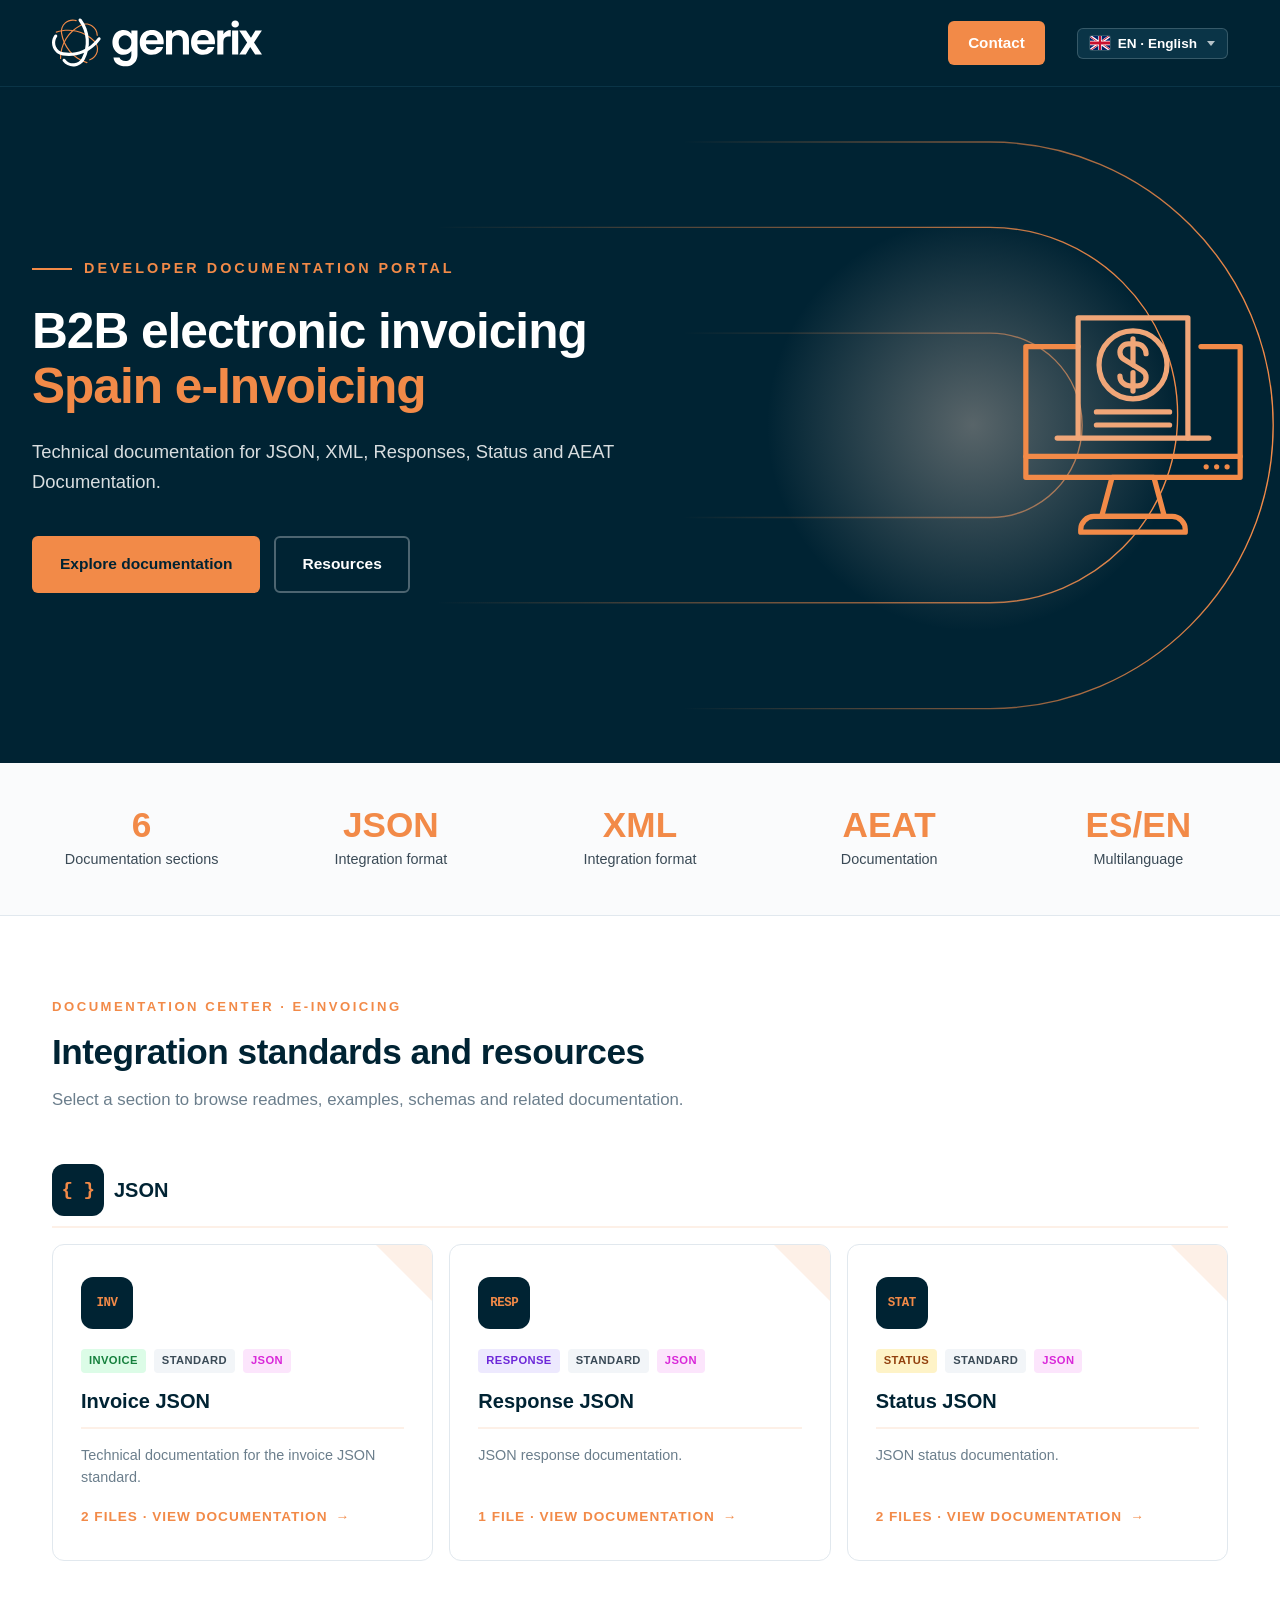
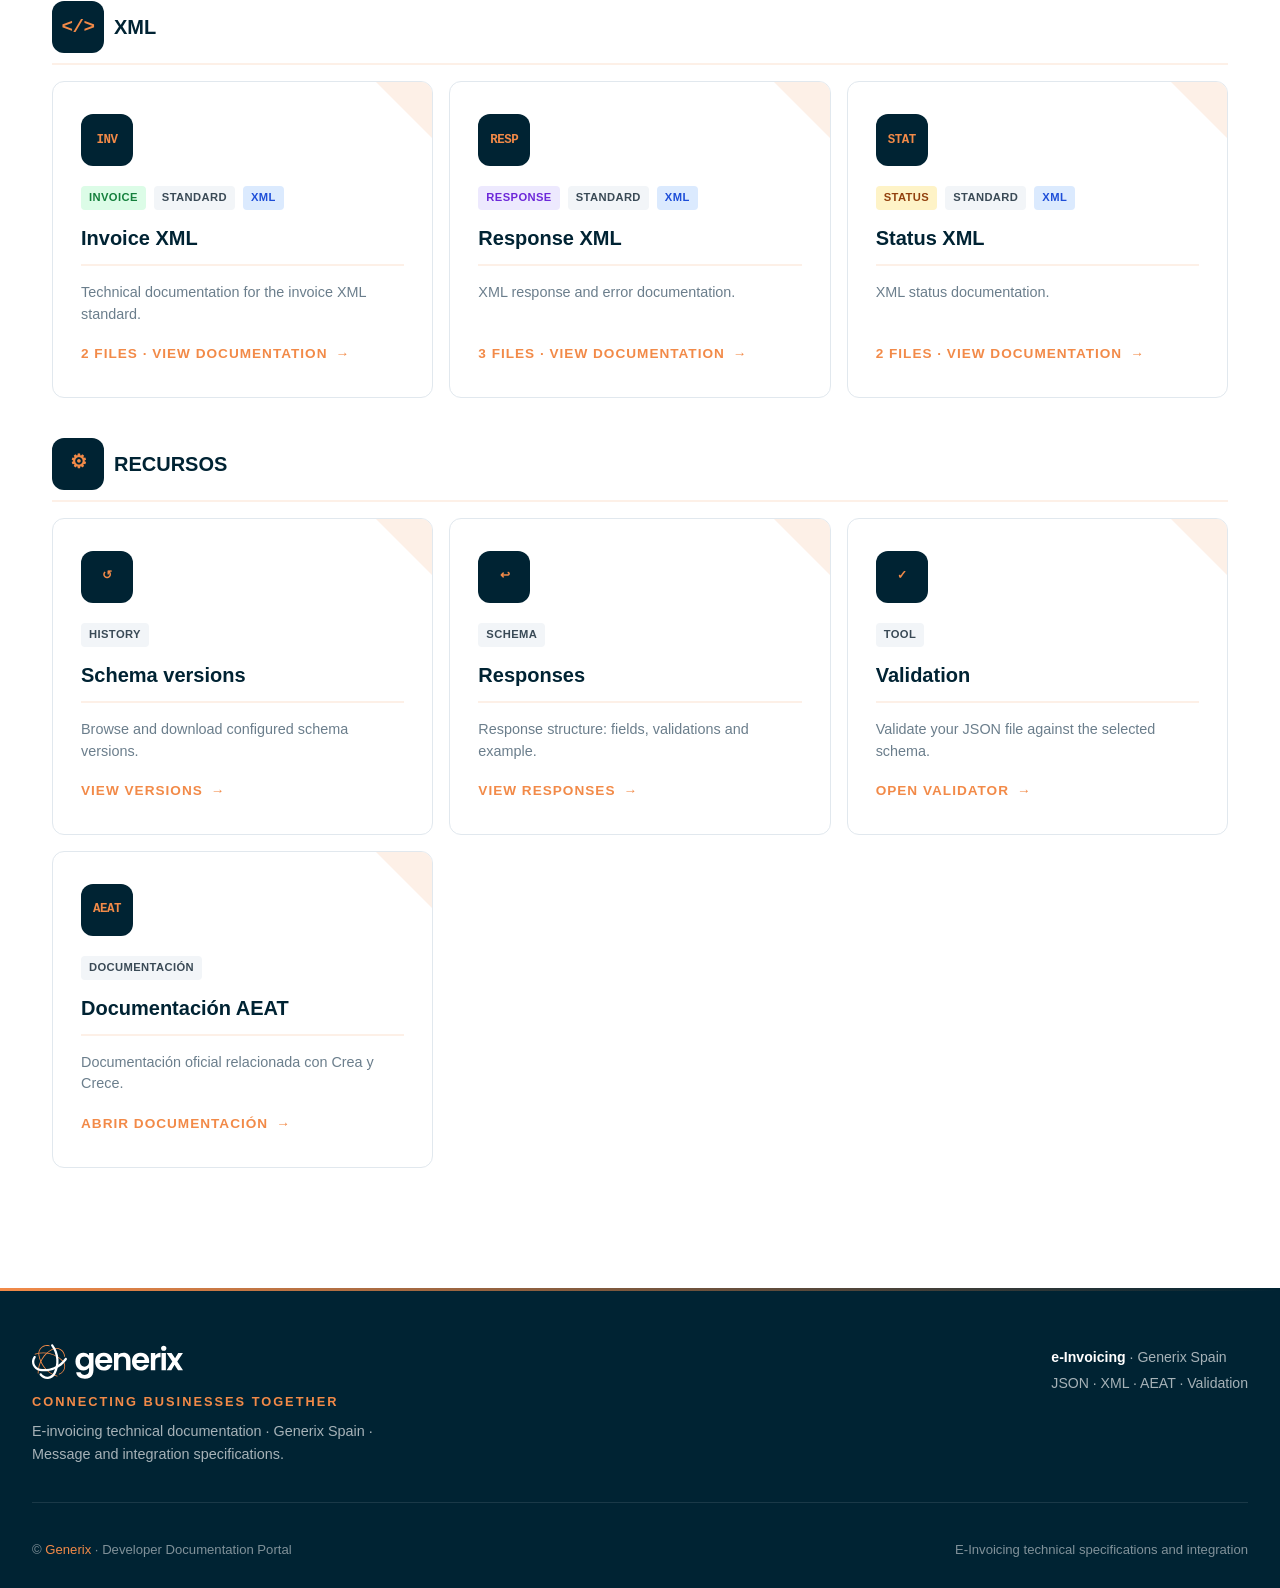
==== index.html @ 7b57dc58 "update" ====
<!DOCTYPE html>
<html lang="es">
<head>
  <meta charset="UTF-8" />
  <meta name="viewport" content="width=device-width, initial-scale=1.0" />
  <title>Generix · E-Invoicing · Developer Documentation</title>
  <link rel="icon" href="Assets/logo-black.png" type="image/png" />
  <link rel="stylesheet" href="css/style.css" />
</head>
<body>
  <!-- ═══ TOPBAR ══════════════════════════════════════════ -->
  <header class="topbar">
    <div class="topbar-inner">
      <a class="logo" onclick="showIndex()" aria-label="Generix"> <!-- <a href="#home" class="logo"  aria-label="Generix">-->
        <img src="Assets/generix.svg" alt="Generix" />
      </a>
      <nav class="nav">
        <a href="https://www.generixgroup.com/es/contacto" class="btn-contact" data-i18n="nav.contact">Contactar</a>
        <div class="lang-switch" id="langSwitch" aria-label="Idioma / Language">
          <button type="button" class="lang-current" id="langCurrent" aria-haspopup="listbox" aria-expanded="false"></button>
          <ul class="lang-menu" id="langMenu" role="listbox"></ul>
        </div>
      </nav>
    </div>
  </header>

<!-- ═══ INDEX VIEW ══════════════════════════════════════ -->
  <section id="view-index">
    <section class="hero">
      <div class="hero-inner">
        <div class="hero-content">
          <div class="hero-tagline" data-i18n="hero.tagline">Developer Documentation Portal</div>
          <h1><span data-i18n="hero.title1">Facturación electrónica B2B</span><br><span class="accent" data-i18n="hero.title2">Spain e-Invoicing</span></h1>
          <p class="hero-subtitle" data-i18n="hero.subtitle">Documentación técnica para los estándares JSON, XML, Respuestas, Estados y Documentación AEAT.</p>
          <div class="cta-row">
            <a class="btn btn-primary" data-i18n="hero.cta.docs" onclick="document.getElementById('documentation-section').scrollIntoView({behavior:'smooth'})">
              Explorar documentación
            </a>
            <a class="btn btn-secondary" data-i18n="hero.cta.validator" onclick="document.getElementById('recursos-section').scrollIntoView({behavior:'smooth'})">
              Recursos
            </a>
          </div>
        </div>
        <div class="hero-visual"><img src="Assets/hero-ico.svg" alt="" width="230" height="230" /></div>
      </div>
    </section>

    <section class="stats">
      <div class="stats-inner">
        <div><div class="stat-number" id="stat-sections">—</div><div class="stat-label" data-i18n="stats.sections">Secciones documentales</div></div>
        <div><div class="stat-number">JSON</div><div class="stat-label" data-i18n="stats.format">Formato de integraci&oacute;n</div></div>
        <div><div class="stat-number">XML</div><div class="stat-label" data-i18n="stats.format">Formato de integraci&oacute;n</div></div>
        <div><div class="stat-number">AEAT</div><div class="stat-label" data-i18n="stats.docu">Documentation</div></div>
        <div><div class="stat-number">ES/EN</div><div class="stat-label" data-i18n="stats.lang">Multilenguaje</div></div>
      </div>
    </section>

    <section class="section" id="documentation-section">
      <div class="section-header">
        <span class="section-eyebrow" data-i18n="home.eyebrow">Centro de documentación · E-Invoicing</span>
        <h2 data-i18n="home.title">Estándares y recursos de integración</h2>
        <p data-i18n="home.subtitle">Selecciona una sección para consultar sus readmes, ejemplos, esquemas y documentación relacionada.</p>
      </div>
      <div id="sectionGrid"></div>
    
    <div class="folder-section" id="recursos-section">
      <h3><span class="card-icon" style="margin-bottom: 0px; font-size: 1.2rem;">⚙</span> RECURSOS</h3>
        <div class="file-grid">
          <div class="card" onclick="showVersions()">
            <div class="card-icon">↺</div>
            <div class="card-meta"><span class="badge badge-cat" data-i18n="res.history.badge">Historial</span></div>
            <h3 data-i18n="res.history.title">Versiones de esquemas</h3>
            <p data-i18n="res.history.desc">Consulta y descarga las distintas versiones publicadas de los esquemas JSON.</p>
            <span class="card-link" data-i18n="res.history.link">Ver versiones</span>
          </div>
          <div class="card" id="resp-card" style="display:none" onclick="showRespuestas()">
            <div class="card-icon">↩</div>
            <div class="card-meta"><span class="badge badge-cat" data-i18n="res.resp.badge">Schema</span></div>
            <h3 data-i18n="res.resp.title">Respuestas</h3>
            <p data-i18n="res.resp.desc">Estructura JSON de las respuestas del WMS: campos, validaciones y ejemplo.</p>
            <span class="card-link" data-i18n="res.resp.link">Ver respuestas</span>
          </div>
          <div class="card" onclick="showValidacion()">
            <div class="card-icon">✓</div>
            <div class="card-meta"><span class="badge badge-cat" data-i18n="res.val.badge">Herramienta</span></div>
            <h3 data-i18n="res.val.title">Validaciones</h3>
            <p data-i18n="res.val.desc">Valida tu fichero JSON contra el esquema de cualquier mensaje del WMS.</p>
            <span class="card-link" data-i18n="res.val.link">Abrir validador</span>
          </div>
          <div class="card" >
            <div class="card-icon">AEAT</div>
            <div class="card-meta"><span class="badge badge-cat" data-i18n="res.aeat.badge">Documentación</span></div>
            <h3 data-i18n="res.aeat.title">Documentación AEAT</h3>
            <p data-i18n="res.aeat.desc">Documentación oficial relacionada con Crea y Crece.</p>
            <span class="card-link" data-i18n="res.aeat.link">Abrir documentación</span>
          </div>
        </div>
      </div>
      </section>
    
  </section>

<!-- ═══ DETAIL VIEW ═════════════════════════════════════ -->
  <section id="view-detail" class="view">
    <!-- Page header -->
    <section class="dh">
      <div class="dhi">
        <div class="d-breadcrumb">
          <a href="#" onclick="showIndex();return false;" data-i18n="crumb.docs">Documentaci&oacute;n</a>
          <span>/</span>
          <span class="cur" id="d-breadcrumb-name">—</span>
        </div>
        <div class="ep-badges" id="detailBadges"></div>
        <h1 id="detailTitle">Cargando...</h1>
        <p class="ddesc" id="detailDescription"></p>
      </div>
    </section>

    <!-- Tab navigation -->
    <div class="tab-nav-outer">
      <div class="tab-nav-inner">
        <div class="tab-nav">
          <button class="tab-btn active" data-tab="descripcion" data-i18n="tabs.desc">Descripci&oacute;n General</button>
          <button class="tab-btn" data-tab="estructura" data-i18n="tabs.struct">Estructura</button>
          <button class="tab-btn" data-tab="enumeraciones" data-i18n="tabs.enums">Enumeraciones</button>
          <button class="tab-btn" data-tab="ejemplo" data-i18n="tabs.example">Ejemplo</button>
        </div>
      </div>
    </div>

    <!-- Tab: Descripción -->
    <div id="tab-descripcion" class="tab-panel active">
      <div class="desc-content">
        <div id="desc-body"><p style="color:var(--gray-500)">Cargando…</p></div>
      </div>
    </div>

    <!-- Tab: Estructura -->
    <div id="tab-estructura" class="tab-panel">
      <div class="three-col">
        <div class="sidebar-nav" id="snav-estructura">
          <div class="snav-title" data-i18n="sidebar.goto">Ir a</div>
          <div class="snav-btns" id="snav-btns-estructura"></div>
        </div>
        <div id="estructura-body"><p style="color:var(--gray-500)">Cargando…</p></div>
      </div>
    </div>

    <!-- Tab: Enumeraciones -->
    <div id="tab-enumeraciones" class="tab-panel">
      <div class="three-col">
        <div class="sidebar-nav" id="snav-enumeraciones">
          <div class="snav-title" data-i18n="sidebar.goto">Ir a</div>
          <div class="snav-btns" id="snav-btns-enumeraciones"></div>
        </div>
        <div id="enumeraciones-body"><p style="color:var(--gray-500)">Cargando…</p></div>
      </div>
    </div>

    <!-- Tab: Ejemplo -->
    <div id="tab-ejemplo" class="tab-panel">
      <div class="ejemplo-wrap">
        <h2 data-i18n="example.title">Ejemplos</h2>
        <div id="ejemplo-inner"><p style="color:var(--gray-500)">Cargando…</p></div>
      </div>
    </div>
  </section>

<!-- ═══ VERSIONS VIEW ═══ -->
  <section id="view-versions" style="display:none">
    <section class="dh">
      <div class="dhi">
        <div class="d-breadcrumb">
          <a href="#" onclick="showIndex();return false;" data-i18n="crumb.docs">Documentaci&oacute;n</a>
          <span>/</span><span class="cur" data-i18n="crumb.versions">Versiones de esquemas</span>
        </div>
        <h1 data-i18n="versions.h1">Versiones de esquemas</h1>
        <p class="ddesc" data-i18n="versions.desc">Listado en vivo desde el repositorio. Cualquier carpeta o fichero que se añada aparece aqu&iacute; autom&aacute;ticamente.</p>
      </div>
    </section>
    <div class="vers-section">
      <div id="versStatus" class="vers-status">Cargando…</div>
      <div id="versQuick" class="vers-quick"></div>
      <div id="versContainer"></div>
    </div>
  </section>
<!-- ═══ VALIDACION VIEW ═══ -->
  <section id="view-validacion" style="display:none">
    <section class="dh">
      <div class="dhi">
        <div class="d-breadcrumb">
          <a href="#" onclick="showIndex();return false;" data-i18n="crumb.docs">Documentaci&oacute;n</a>
          <span>/</span><span class="cur" data-i18n="crumb.validation">Validaciones</span>
        </div>
        <h1 data-i18n="val.h1">Validador de mensajes</h1>
        <p class="ddesc" data-i18n="val.desc">Selecciona el tipo de mensaje, sube tu fichero JSON y val&iacute;dalo contra el esquema oficial del WMS.</p>
      </div>
    </section>
    <div class="val-section">
      <div class="val-controls">
        <div class="val-field">
          <label for="valSchema" data-i18n="val.label">Mensaje a validar</label>
          <select id="valSchema" class="val-select"><option value="">Cargando…</option></select>
        </div>
      </div>
      <div id="dropzone" class="disabled">
        Selecciona primero un mensaje, luego arrastra tu JSON o haz click
        <input type="file" id="fileInput" accept=".json,application/json" hidden />
      </div>
      <div class="val-layout">
        <div id="validationSummary" class="val-empty"></div>
        <div id="jsonViewerContainer"></div>
      </div>
      <div style="display:none">
        <div id="result"></div><div id="errorList"></div><div id="jsonViewer"></div>
      </div>
    </div>
  </section>

<!-- ═══ RESPUESTAS VIEW ═══ -->
  <div id="view-respuestas" style="display:none">
    <section class="dh">
      <div class="dhi">
        <div class="d-breadcrumb">
          <a href="#" onclick="showIndex();return false;" data-i18n="crumb.docs">Documentaci&oacute;n</a>
          <span>/</span><span class="cur" data-i18n="crumb.responses">Respuestas</span>
        </div>
        <h1 data-i18n="resp.h1">Respuestas de la API</h1>
        <p class="ddesc" data-i18n="resp.desc">La API es as&iacute;ncrona: devuelve una respuesta inmediata (HTTP) y, si detecta errores de validaci&oacute;n, env&iacute;a un callback al endpoint que el cliente expone.</p>
      </div>
    </section>
    <div id="respuestas-nav"></div>
    <div class="resp-section">
      <div id="respuestas-body"><p style="color:var(--gray-500)">Cargando…</p></div>
    </div>
  </div>

<!-- ═══ FOOTER ══════════════════════════════════════════ -->
  <footer>
    <div class="footer-inner">
      <div class="footer-top">
        <div>
          <div class="footer-logo"><img src="Assets/generix.svg" alt="Generix"></div>
            <div class="footer-tagline">Connecting Businesses Together</div>
            <p class="footer-desc" data-i18n="footer.desc">Documentaci&oacute;n t&eacute;cnica de facturación electrónica · Generix Spain · Especificaciones de mensajes e integraci&oacute;n.</p>
          </div>
          <div>
            <p style="color:rgba(255,255,255,0.65);font-size:0.88rem;line-height:1.9">
              <strong style="color:#fff">e-Invoicing</strong> · Generix Spain<br>
              JSON · XML · AEAT · Validation<br>
            </p>
          </div>
        </div>
        <div class="footer-bottom">
          <p>© <span class="accent">Generix</span> · Developer Documentation Portal</p>
          <p data-i18n="footer.bottom2">Especificaciones técnicas e integración e-Invoicing</p>
        </div>
      </div>
    </div>
  </footer>

<!-- Botón volver arriba -->
  <button id="goTop" class="go-top" data-i18n-attr="aria-label:aria.top;title:aria.top" aria-label="Volver arriba" title="Volver arriba"
  onclick="window.scrollTo({top:0,behavior:'smooth'})">↑</button>

  <script src="js/config.js"></script>
  <script src="js/i18n.js"></script>
  <script src="js/markdown-loader.js"></script>
  <script src="js/file-viewer.js"></script>
  <script src="js/validator.js"></script>
  <script src="js/router.js"></script>
  <script src="js/app.js"></script>
</body>
</html>
---- css/style.css ----
:root {
    --generix-dark: #002333;
    --generix-dark-soft: #0a3447;
    --generix-orange: #F28A48;
    --generix-orange-hover: #e07535;
    --generix-orange-soft: #FDF0E7;
    --generix-green: #00A59A;
    --generix-green-soft: #DCF3F1;
    --generix-blue: #CCEDEB;
    --generix-blue-soft: #F8FDFC;
    --white: #FFFFFF;
    --gray-50: #FAFBFC;
    --gray-100: #F2F5F8;
    --gray-200: #E1E8EE;
    --gray-300: #C5D2DC;
    --gray-500: #6B7E8C;
    --gray-700: #3A4A56;
    --gray-900: #0F1B24;
    --success-bg: #ecfdf3;
    --error-bg: #fef3f2;
    --warning-bg: #fffaeb;
    --info-bg: #eff8ff
  }

  * { box-sizing: border-box; margin: 0; padding: 0; }
  html { scroll-behavior: smooth; }
  body {
    font-family: "General Sans", -apple-system, BlinkMacSystemFont, "Segoe UI", Roboto, Arial, sans-serif;
    color: var(--generix-dark);
    background: var(--white);
    line-height: 1.6;
    -webkit-font-smoothing: antialiased;
  }
  .view { display: none }
  .view.active { display: block }
/* ── TOPBAR ─────────────────────────────────────────── */
  .topbar {
    background: var(--generix-dark);
    border-bottom: 1px solid var(--generix-dark-soft);
    padding: 18px 0;
    position: sticky; top: 0; z-index: 100;
    box-shadow: 0 1px 3px rgba(0,35,51,0.06);
  }
  .topbar-inner {
    max-width: 1240px; margin: 0 auto; padding: 0 32px;
    display: flex; align-items: center; justify-content: space-between;
  }
  .logo { display: flex; align-items: center; text-decoration: none; cursor: pointer; }
  .logo img { height: 50px; width: auto; display: block; }
  .nav { display: flex; align-items: center; gap: 32px; }
  .nav a {
    color: var(--gray-300); text-decoration: none;
    font-size: 0.95rem; font-weight: 500; transition: color 0.2s;
  }
  .nav a:hover { color: var(--generix-orange); }
  .nav .btn-contact {
    background: var(--generix-orange); color: var(--white);
    padding: 10px 20px; border-radius: 6px; font-weight: 600;
    transition: background 0.2s;
  }
  .nav .btn-contact:hover { background: var(--generix-orange-hover); color: var(--white); }

/* ── HERO ───────────────────────────────────────────── */
  .hero {
    background: var(--generix-dark);
    background-image: url('../Assets/hero-bg.svg');    
    background-size: 100%;
    background-position: 40px center;
    background-repeat: no-repeat;
    color: var(--white);
    padding: 170px 32px;
    position: relative;
    overflow: hidden;
  }
  .hero::before {
    content: ""; position: absolute; inset: 0;
    background-image:
      radial-gradient(circle at 76%, rgba(221,199,186,0.40) 0%, transparent 20%),
      radial-gradient(circle at 20%, rgba(0,35,51,0.15) 0%, transparent 40%);
    pointer-events: none;
  }
  .hero-inner {
    max-width: 1240px; margin: 0 auto; position: relative; z-index: 1;
    display: grid; grid-template-columns: 1fr 0.55fr; gap: 60px; align-items: center;
  }
  .hero-tagline {
    color: var(--generix-orange); font-size: 0.9rem; font-weight: 600;
    letter-spacing: 3px; text-transform: uppercase;
    margin-bottom: 24px; display: flex; align-items: center; gap: 12px;
  }
  .hero-tagline::before { content:""; width:40px; height:2px; background:var(--generix-orange); }
  .hero h1 { font-size: 3.1rem; font-weight: 700; line-height: 1.1; margin-bottom: 24px; letter-spacing: -1px; }
  .hero h1 .accent { color: var(--generix-orange); }
  .hero-subtitle { font-size: 1.15rem; max-width: 620px; opacity: 0.85; margin-bottom: 40px; font-weight: 300; }
  .cta-row { display: flex; gap: 14px; flex-wrap: wrap; }
  .btn {
    display: inline-flex; align-items: center; gap: 8px;
    padding: 14px 26px; border-radius: 6px; font-weight: 600;
    text-decoration: none; transition: all 0.2s;
    border: 2px solid transparent; font-size: 0.97rem; cursor: pointer;
  }
  .btn-primary { background: var(--generix-orange); color: var(--generix-dark); }
  .btn-primary:hover { background: var(--generix-orange-hover); transform: translateY(-2px); box-shadow: 0 8px 20px rgba(242,138,72,0.3); }
  .btn-secondary { background: transparent; color: var(--white); border-color: rgba(255,255,255,0.3); }
  .btn-secondary:hover { border-color: var(--generix-orange); color: var(--generix-orange); }
  .hero-visual { display: flex; align-items: center; justify-content: flex-end; }

/* ── STATS BAR ──────────────────────────────────────── */
  .stats { background: var(--gray-50); padding: 44px 32px; border-bottom: 1px solid var(--gray-200); }
  .stats-inner {
    max-width: 1240px; margin: 0 auto;
    display: grid; grid-template-columns: repeat(auto-fit, minmax(180px, 1fr));
    gap: 30px; text-align: center;
  }
  .stat-number { 
    font-size: 2.2rem; font-weight: 800; color: var(--generix-orange); 
    line-height: 1; margin-bottom: 6px; 
  }
  .stat-label  { color: var(--gray-700); font-size: 0.9rem; font-weight: 500; }

/* ── SECTIONS ───────────────────────────────────────── */
  .section { max-width: 1240px; margin: 0 auto; padding: 80px 32px; }
  .section-header { margin-bottom: 50px; }
  .section-eyebrow {
    color: var(--generix-orange); font-size: 0.82rem; font-weight: 700;
    letter-spacing: 2.5px; text-transform: uppercase;
    margin-bottom: 14px; display: block;
  }
  .section-header h2 { 
    font-size: 2.2rem; color: var(--generix-dark); margin-bottom: 14px; 
    line-height: 1.2; font-weight: 700; letter-spacing: -0.5px; 
  }
  .section-header p  { color: var(--gray-500); font-size: 1.05rem; }

/* ── GRID / CARDS ───────────────────────────────────── */
  .grid { display: grid; grid-template-columns: repeat(auto-fill, minmax(280px, 1fr)); gap: 22px; }
  .card {
    background: var(--white); border: 1px solid var(--gray-200);
    border-radius: 12px; padding: 32px 28px;
    text-decoration: none; color: inherit;
    transition: all 0.3s cubic-bezier(0.4,0,0.2,1);
    display: flex; flex-direction: column;
    position: relative; overflow: hidden; cursor: pointer;
  }
  .card::before {
    content: ""; position: absolute; top: 0; right: 0;
    width: 0; height: 0; border-style: solid;
    border-width: 0 56px 56px 0;
    border-color: transparent var(--generix-orange-soft) transparent transparent;
    transition: border-color 0.3s;
  }
  .card:hover { border-color: var(--generix-orange); box-shadow: 0 18px 36px rgba(0,35,51,0.1); transform: translateY(-5px); }
  .card:hover::before { border-color: transparent var(--generix-orange) transparent transparent; }

  .card-icon {
    width: 52px; height: 52px; background: var(--generix-dark);
    border-radius: 12px; display: flex; align-items: center; justify-content: center;
    font-family: "SFMono-Regular", Consolas, monospace;
    font-size: 0.78rem; font-weight: 800; margin-bottom: 20px;
    transition: all 0.3s; color: var(--generix-orange);
    letter-spacing: -0.5px; line-height: 1.2; text-align: center; padding: 4px;
  }
  .card:hover .card-icon { background: var(--generix-orange); color: var(--white); transform: rotate(-5deg) scale(1.05); }

  .card h3 { color: var(--generix-dark); font-size: 1.1rem; margin-bottom: 10px; font-weight: 700; }
  .card p  { color: var(--gray-500); font-size: 0.9rem; flex-grow: 1; margin-bottom: 18px; line-height: 1.5; }
  .card-meta { display: flex; align-items: center; gap: 8px; margin-bottom: 12px; flex-wrap: wrap; }

  .badge {
    display: inline-flex; align-items: center;
    padding: 3px 8px; border-radius: 4px;
    font-size: 0.7rem; font-weight: 700;
    letter-spacing: 0.4px; text-transform: uppercase;
  }
  .badge-post           { background:#dcfce7; color:#15803d; }
  .badge-get            { background:#dbeafe; color:#1d4ed8; }
  .badge-put            { background:#fef3c7; color:#92400e; }
  .badge-patch          { background:#ede9fe; color:#6d28d9; }
  .badge-delete         { background:#fee2e2; color:#dc2626; }
  .badge-JSON           { background:#fce5fc; color:#d928d9; }
  .badge-XML            { background:#dbeafe; color:#1d4ed8; }
  .badge-PDF            { background:#fee2e2; color:#dc2626; }
  .badge-Invoice        { background:#dcfce7; color:#15803d; }
  .badge-Response       { background:#ede9fe; color:#6d28d9; }
  .badge-Status         { background:#fef3c7; color:#92400e; }
  .badge-Documentation  { background:#fff7d6; color:#8a6100; }
  .badge-cat            { background: var(--gray-100); color: var(--gray-700); }
  .badge-new            { background: #00A59A; color: var(--white); letter-spacing: 0.6px; box-shadow: 0 0 0 0 rgba(22,163,74,.5); animation: pulseNew 1.8s infinite; }
  @keyframes pulseNew {
    0%   { box-shadow: 0 0 0 0 rgba(22,163,74,.45); }
    70%  { box-shadow: 0 0 0 7px rgba(22,163,74,0); }
    100% { box-shadow: 0 0 0 0 rgba(22,163,74,0); }
  }
  .badge-ver    { background:var(--generix-orange-soft); color:var(--generix-orange); }
    /* Esquina NEW: tiñe el triángulo de la esquina y añade el texto encima */
  .card.is-new::before {
    border-color: transparent #00A59A transparent transparent !important;
    border-width: 0 70px 70px 0;
  }
  .card.is-new:hover::before {
    border-color: transparent #008C80 transparent transparent !important;
  }
  .card.is-new .new-flag {
    position: absolute; top: 11px; right: 6px;
    color: var(--white); font-size: 0.62rem; font-weight: 800;
    letter-spacing: 0.5px; transform: rotate(45deg);
    pointer-events: none; z-index: 2;
  }
  /* Halo pulsante anclado en la punta de la esquina */
  .card.is-new::after {
    content: ""; position: absolute;
    top: 0; right: 0;
    width: 12px; height: 12px; border-radius: 50%;
    background: transparent; z-index: 1; pointer-events: none;
    animation: pulseCorner 1.8s ease-out infinite;
  }
  @keyframes pulseCorner {
    0%   { box-shadow: 0 0 0 0 rgba(0,165,154,.55); }
    70%  { box-shadow: 0 0 0 70px rgba(0,165,154,0); }
    100% { box-shadow: 0 0 0 0 rgba(0,165,154,0); }
  }

  .card-link {
    color: var(--generix-orange); font-weight: 600; font-size: 0.85rem;
    display: inline-flex; align-items: center; gap: 8px;
    text-transform: uppercase; letter-spacing: 1px;
  }
  .card-link::after { content:"→"; transition:transform 0.2s; }
  .card:hover .card-link::after { transform:translateX(6px); }

/* ── SKELETON ───────────────────────────────────────── */
  .skeleton-card {
    background: var(--gray-100); border: 1px solid var(--gray-200);
    border-radius: 12px; padding: 32px 28px;
    animation: pulse 1.5s ease-in-out infinite;
  }
  .sk-icon { width:52px; height:52px; background:var(--gray-200); border-radius:12px; margin-bottom:20px; }
  .sk-line { height:13px; background:var(--gray-200); border-radius:4px; margin-bottom:10px; }
  @keyframes pulse { 0%,100%{opacity:1} 50%{opacity:.5} }

/* ── EMPTY / ERROR ──────────────────────────────────── */
  .empty-state { text-align:center; padding:80px 32px; color:var(--gray-500); grid-column:1/-1; }
  .empty-state .ei { font-size:3rem; margin-bottom:16px; }
  .empty-state h3  { font-size:1.2rem; color:var(--gray-700); margin-bottom:8px; }
  .empty-state code{ background:var(--gray-100); padding:2px 6px; border-radius:4px; font-family:monospace; font-size:0.85rem; }
  .error-banner {
    background:#fff1f0; border:1px solid #ffa39e; border-radius:8px;
    padding:16px 20px; margin-bottom:24px; color:#cf1322; font-size:0.9rem; grid-column:1/-1;
  }
  .error-banner strong { display:block; margin-bottom:4px; }

/* ── DETAIL VIEW ────────────────────────────────────── */
  #view-detail { display:none; }

  /* Page header */
  .dh {
    background:linear-gradient(135deg, var(--generix-dark) 0%, var(--generix-dark-soft) 100%);
    color:var(--white); padding:54px 32px; position:relative; overflow:hidden;
  }
  .dh::before {
    content:""; position:absolute; inset:0;
    background:radial-gradient(circle at 80%, rgba(221,199,186,0.25) 0%, transparent 50%);
    pointer-events:none;
  }
  .dhi { max-width:1240px; margin:0 auto; position:relative; z-index:1; }
  .d-breadcrumb { margin-bottom:18px; }
  .d-breadcrumb a { color:var(--generix-orange); text-decoration:none; font-size:.9rem; font-weight:500; }
  .d-breadcrumb a:hover { text-decoration:underline; }
  .d-breadcrumb span { color:rgba(255,255,255,.6); font-size:.9rem; margin:0 8px; }
  .d-breadcrumb span.cur { color:rgba(255,255,255,.9); }
  .ep-badges { display:flex; align-items:center; gap:10px; flex-wrap:wrap; margin-bottom:14px; }
  .method-badge {
    padding: 4px 12px; border-radius: 5px; font-size: .78rem; font-weight: 700; letter-spacing: 1px
  }
  .method-badge.POST           { background:#dcfce7; color:#15803d; }
  .method-badge.GET            { background:#dbeafe; color:#1d4ed8; }
  .method-badge.PUT            { background:#fef3c7; color:#92400e; }
  .method-badge.PATCH          { background:#ede9fe; color:#6d28d9; }
  .method-badge.DELETE         { background:#fee2e2; color:#dc2626; }
  .method-badge.JSON           { color:rgba(252, 229, 252); background:#d928d9; }
  .method-badge.XML            { color:rgba(219, 234, 254); background:#1d4ed8; }
  .method-badge.PDF            { color:rgba(254, 226, 226); background:#dc2626; }
  .method-badge.Invoice        { color:rgba(220, 252, 231); background:#15803d; }
  .method-badge.Response       { color:rgba(237, 233, 254); background:#6d28d9; }
  .method-badge.Status         { color:rgba(254, 243, 199); background:#92400e; }
  .method-badge.Documentation  { color:rgba(252, 229, 252); background:#d928d9; }
  .method-badge.category       { color:rgba(255, 255, 255); background:rgba(255,255,255,.1);}
  .ep-path {
    font-family:"SFMono-Regular",Consolas,monospace; font-size:.86rem;
    color:rgba(255,255,255,.8); background:rgba(255,255,255,.1); padding:4px 12px; border-radius:5px;
  }
  .version-pill { 
    background:var(--generix-orange); color:var(--generix-dark); 
    padding:3px 10px; border-radius:4px; font-size:.72rem; font-weight:700; 
  }
  .cat-pill { 
    background:rgba(255,255,255,.1); color:rgba(255,255,255,.75); 
    padding:3px 10px; border-radius:4px; font-size:.78rem; font-weight:600; 
  }
  .dh h1 { font-size:2.3rem; font-weight:700; margin-bottom:10px; letter-spacing:-.5px; }
  .dh .ddesc { opacity:.85; font-size:1rem; max-width:700px; }

  /* Tab navigation */
  .tab-nav-outer {
    position:sticky; top:87px; z-index:99;
    background:var(--white);
    border-bottom:1px solid var(--gray-200);
  }
  .tab-nav-inner { max-width:1240px; margin:0 auto; padding:0 32px; }
  .tab-nav { display:flex; overflow-x:auto; scrollbar-width:thin; -webkit-overflow-scrolling:touch; }
  .tab-nav::-webkit-scrollbar { height:4px; }
  .tab-nav::-webkit-scrollbar-thumb { background:var(--gray-300); border-radius:2px; }
  .tab-btn {
    padding:15px 22px; border:none; background:transparent;
    color:var(--gray-700); font-size:.95rem; font-weight:500;
    cursor:pointer; white-space:nowrap; transition:all .25s;
    border-bottom:3px solid transparent; font-family:inherit;
  }
  .tab-btn:hover { color:var(--generix-orange); background:var(--generix-orange-soft); }
  .tab-btn.active { color:var(--generix-orange); border-bottom-color:var(--generix-orange); }

  /* Tab panels */
  .tab-panel { display:none; animation:fadeIn .3s ease-in; }
  .tab-panel.active { display:block; }
  @keyframes fadeIn { from{opacity:0} to{opacity:1} }

  /* Descripción tab */
  .desc-content { max-width:1240px; margin:0 auto; padding:48px 32px; }
  .desc-content h2 { 
    font-size:1.7rem; color:var(--generix-dark); margin-bottom:20px; padding-bottom:12px; 
    border-bottom:2px solid var(--generix-orange-soft); 
  }
  .desc-content h3 { font-size:1.2rem; color:var(--generix-dark); margin:28px 0 12px; }
  .desc-content p  { color:var(--gray-700); line-height:1.85; margin-bottom:14px; }
  .desc-content ul { margin:12px 0 16px 24px; color:var(--gray-700); }
  .desc-content li { margin-bottom:10px; line-height:1.75; }
  .highlight-box {
    background:var(--generix-orange-soft); border-left:4px solid var(--generix-orange);
    padding:18px 20px; border-radius:6px; margin:22px 0; color:var(--gray-700); font-size:.95rem; line-height:1.7;
  }
  .highlight-box strong { color:var(--generix-dark); }
  .highlight-box.hb-blue { background:var(--generix-blue-soft); border-left-color:var(--generix-blue); }
  .highlight-box.hb-green { background:var(--generix-green-soft); border-left-color:var(--generix-green); }
  .info-box {
    background:#eff6ff; border-left:4px solid #3b82f6;
    padding:18px 20px; border-radius:6px; margin:28px 0; color:var(--gray-700); font-size:.93rem; line-height:1.7;
  }
  .info-box strong { display:block; color:#1d4ed8; margin-bottom:6px; font-size:.95rem; }
  .info-box code { background:var(--gray-100); padding:1px 5px; border-radius:3px; font-family:monospace; font-size:.85rem; }
  .spec-card {
    background:var(--gray-50); border:1px solid var(--gray-200); border-radius:10px;
    padding:22px 26px; margin:24px 0; display:flex; flex-wrap:wrap; gap:20px 36px;
  }
  .spec-item { display:flex; flex-direction:column; gap:4px; }
  .spec-label { font-size:.72rem; font-weight:700; color:var(--gray-500); text-transform:uppercase; letter-spacing:.5px; }
  .spec-value { font-family:"SFMono-Regular",Consolas,monospace; font-size:.88rem; font-weight:600; color:var(--generix-dark); }

  /* Estructura / Enumeraciones: 2-column layout with real sidebar */
  .three-col {
    padding:40px 32px;
    display:grid; 
    grid-template-columns: 0.3fr 1fr 0.3fr;
    gap:36px; 
    align-items:start;
  }
  .sidebar-nav {
    position:sticky; top:155px;
    max-height:calc(100vh - 170px); overflow-y:auto;
    background:var(--gray-100); border-radius:6px;
    border-left:4px solid var(--generix-orange);
    padding:14px; box-shadow:0 2px 8px rgba(0,35,51,.1);
    z-index:40;
  }
  .sidebar-nav::-webkit-scrollbar { width:4px; }
  .sidebar-nav::-webkit-scrollbar-thumb { background:var(--gray-300); border-radius:2px; }
  .sidebar-nav::-webkit-scrollbar-thumb:hover { background:var(--generix-orange); }
  .snav-title { font-weight:600; font-size:.82rem; color:var(--generix-dark); margin-bottom:10px; text-transform:uppercase; letter-spacing:.5px; }
  .snav-btns { display:flex; flex-direction:column; gap:5px; }
  .snav-btn {
    display:block; padding:8px 10px; background:var(--white); color:var(--generix-dark);
    border:1px solid var(--gray-300); border-radius:4px; text-decoration:none;
    font-size:.82rem; font-weight:500; transition:all .2s; cursor:pointer; text-align:left;
    line-height:1.3; word-break:break-word;
  }
  .snav-btn:hover, .snav-btn.active { background:var(--generix-orange); color:var(--white); border-color:var(--generix-orange); }

  /* Block layout */
  .col-middle { padding:0; }
  .block-wrap { margin-bottom:56px; scroll-margin-top:160px; }
  .block-grid { display:grid; grid-template-columns:1fr 1fr; gap:28px; align-items:start; }
  .file-grid {
    display: grid; grid-template-columns: repeat(auto-fill, minmax(320px, 1fr)); gap: 16px
  }
  .file-card {
    background: var(--white); border: 1px solid var(--gray-200); border-radius: 10px;
    padding: 18px; transition: all .25s; display: flex; flex-direction: column; gap: 10px
  }
  .file-card.expanded { grid-column: 1/-1 }
  .file-card:hover { border-color: var(--generix-orange); box-shadow: 0 6px 18px rgba(0, 35, 51, .08)}
  .file-card__head { display: flex; align-items: flex-start; gap: 12px }
  .file-card__icon { font-size: 1.6rem; line-height: 1 }
  .file-card__name { font-weight: 700; color: var(--generix-dark); word-break: break-word }
  .file-card__meta { color: var(--gray-500); font-size: .8rem; margin-top: 2px }
  .file-card__actions { display: flex; flex-wrap: wrap; gap: 8px; margin-top: auto }
  .file-btn {
    font-size: .82rem; font-weight: 600; text-decoration: none; cursor: pointer;
    padding: 6px 12px; border-radius: 6px; border: 1px solid var(--gray-300); color: var(--generix-dark);
    background: var(--gray-50); transition: all .2s; font-family: inherit 
  }
  .file-btn:hover { background: var(--generix-orange); color: var(--white); border-color: var(--generix-orange) }
  .file-btn--primary { background: var(--generix-orange); color: var(--white); border-color: var(--generix-orange) }
  .file-preview { margin-top: 6px; background: var(--gray-900); border-radius: 8px; overflow: hidden; display: none }
  .file-preview.open { display: block }
  .file-preview-header { 
    display: flex; justify-content: space-between; align-items: center; padding: 12px 16px; 
    background: var(--generix-dark); color: var(--white); font-weight: 600
  }
  .file-preview pre {
    margin: 0; padding: 16px; color: #e0e0e0; font-family: 'Courier New', monospace; font-size: .78rem; 
    line-height: 1.55; overflow: auto; max-height: 70vh
  }
  .copy-btn {
    background: rgba(255, 255, 255, .1); border: 1px solid rgba(255, 255, 255, .2); 
    color: rgba(255, 255, 255, .8); padding: 5px 14px; border-radius: 5px; font-size: .76rem; 
    font-weight: 600; cursor: pointer
  }
  .copy-btn.ok { color: #86efac; border-color: #86efac }
  .download-link { color: var(--generix-orange); text-decoration: none; font-weight: 500;}
  .download-link:hover { text-decoration: underline; }
  .lang-switch { position: relative; display: inline-block; font-family: inherit; }
  .lang-current { 
    display: flex; align-items: center; gap: 8px; background: var(--generix-dark-soft); 
    color: var(--white); border: 1px solid rgba(255, 255, 255, .18); border-radius: 6px; 
    padding: 7px 12px; font-size: .85rem; font-weight: 600; font-family: inherit; cursor: pointer
  }
  .lang-current:hover { border-color: var(--generix-orange); }
  .lang-current::after { 
    content: ""; width: 0; height: 0; margin-left: 2px; border-left: 4px solid transparent; 
    border-right: 4px solid transparent; border-top: 5px solid rgba(255, 255, 255, .7); 
    transition: transform .2s;
  }
  .lang-switch.open .lang-current::after { transform: rotate(180deg);}
  .lang-flag { 
    width: 20px; height: 14px; border-radius: 2px; flex-shrink: 0; overflow: hidden; 
    display: block; box-shadow: 0 0 0 1px rgba(255, 255, 255, .15);
  }
  .lang-flag img { display: block; width: 100%; height: 100%; }
  .lang-menu {
    position: absolute; top: calc(100% + 6px); right: 0; z-index: 120; min-width: 100%; 
    margin: 0; padding: 5px; list-style: none; background: var(--generix-dark); 
    border: 1px solid rgba(255, 255, 255, .14); border-radius: 8px; 
    box-shadow: 0 10px 28px rgba(0, 35, 51, .35); opacity: 0; visibility: hidden; 
    transform: translateY(-6px); transition: opacity .18s, transform .18s, visibility .18s;
  }
  .lang-switch.open .lang-menu { opacity: 1; visibility: visible; transform: translateY(0);}
  .lang-option {
    display: flex; align-items: center; gap: 9px; white-space: nowrap; padding: 8px 12px; 
    border-radius: 5px; cursor: pointer; color: rgba(255, 255, 255, .85); font-size: .85rem; 
    font-weight: 600
  }
  .lang-option:hover { background: var(--generix-dark-soft); color: var(--white); }
  .lang-option.active { background: var(--generix-orange); color: var(--generix-dark); }
  .val-controls { display: flex; flex-wrap: wrap; gap: 16px; align-items: flex-end; margin-bottom: 24px }
  .val-field { display: flex; flex-direction: column; gap: 6px; }
  .val-field label { 
    font-size: .78rem; font-weight: 700; color: var(--gray-500); text-transform: uppercase; 
    letter-spacing: .5px; 
  }
  .val-select { 
    padding: 10px 14px; border: 1px solid var(--gray-200); border-radius: 8px; font-size: .92rem; 
    color: var(--generix-dark); background: var(--white); min-width: 280px; font-family: inherit; cursor: pointer;
  }
  .val-select:focus { outline: none; border-color: var(--generix-orange); }

  #dropzone {
    border: 2px dashed var(--gray-300); padding: 42px 28px; border-radius: 14px; 
    background: linear-gradient(180deg, #fcfcfd 0%, #f7f9fb 100%); text-align: center; 
    cursor: pointer; transition: all .25s ease; margin-bottom: 24px; color: var(--gray-500); font-weight: 500;
  }
  #dropzone:hover { background: #f3f6f9; border-color: var(--generix-orange); transform: translateY(-1px)}
  #dropzone.dragover { background: var(--generix-orange-soft); border-color: var(--generix-orange);}
  #dropzone.disabled { opacity: .5; pointer-events: none; }
  .val-layout { display: grid; gap: 24px; margin-top: 8px; }
  .val-empty { display: none; }
  .val-status-card { 
    border-radius: 14px; padding: 18px 20px; border: 1px solid transparent; 
    box-shadow: 0 6px 16px rgba(15, 27, 36, .05); 
  }
  .val-status-card.success { background: var(--success-bg); }
  .val-status-card.error { background: var(--error-bg); }
  .val-status-card.warning { background: var(--warning-bg); }
  .val-status-card.info { background: var(--info-bg); }
  .val-status-head { 
    display: flex; align-items: center; justify-content: space-between; gap: 16px; 
    flex-wrap: wrap; margin-bottom: 8px; 
  }
  .val-status-title { font-weight: 700; font-size: 1rem; color: var(--generix-dark); }
  .val-status-badge {
    display: inline-flex; align-items: center; gap: 8px; padding: 6px 10px; border-radius: 999px;
    font-size: .78rem; font-weight: 700; letter-spacing: .02em; text-transform: uppercase; 
    background: rgba(255, 255, 255, .75); color: var(--generix-dark);
  }
  .val-status-text { color: var(--gray-700); font-size: .95rem; line-height: 1.7; margin: 0; }
  .val-err-tbl {
    width: 100%; border-collapse: collapse; background: var(--white); border: 1px solid var(--gray-200); 
    border-radius: 8px; overflow: hidden; font-size: .88rem
  }
  .val-err-tbl thead { background: var(--generix-dark);  color: var(--white); }
  .val-err-tbl th, .val-err-tbl td {
    padding: 9px 12px; text-align: left; border-bottom: 1px solid var(--gray-200); vertical-align: top; 
  }
  .val-err-tbl code { background: var(--gray-100); padding: 1px 6px; border-radius: 4px; font-size: .82rem; }

  .code-panel {
    background:var(--gray-900); border-radius:8px; overflow:auto;
    box-shadow:0 4px 16px rgba(0,35,51,.15); max-height:480px; min-height:200px;
  }
  .code-panel::-webkit-scrollbar { width:5px; height:4px; }
  .code-panel::-webkit-scrollbar-track { background:transparent; }
  .code-panel::-webkit-scrollbar-thumb { background:var(--gray-300); border-radius:3px; }
  .code-panel::-webkit-scrollbar-thumb:hover { background:var(--generix-orange); }
  .code-panel::-webkit-scrollbar-corner { background:transparent; }
  .code-header {
    position:sticky; top:0; left:0; display:flex; align-items:center; gap:10px;
    padding:10px 16px; background:var(--generix-dark); color:var(--white); font-weight:600; font-size:.88rem;
    z-index:2;
  }
  .code-pre { 
    margin:0; padding:20px; color:#e0e0e0; font-family:'Courier New',monospace; 
    font-size:.82rem; line-height:1.65; 
  }

  .json-key { color: #93c5fd; }
  .json-string { color: #86efac; }
  .json-number, .json-boolean, .json-null { color: #fcd34d; }
  .json-punctuation { color: #d4d4d4; }

  .explanation-box {
    background:var(--generix-orange-soft); border-left:4px solid var(--generix-orange);
    padding:18px 20px; border-radius:6px; margin-bottom:16px;
  }
  .explanation-box p { color:var(--gray-700); font-size:.93rem; line-height:1.7; margin:0 0 8px; }
  .explanation-box p:last-child { margin:0; }
  .tech-details {
    background:var(--gray-100); border-left:4px solid var(--gray-500);
    padding:18px 20px; border-radius:6px; margin-bottom:16px;
  }
  .tech-details h4 { color:var(--gray-700); margin-bottom:12px; font-size:.92rem; }
  .tech-details p  { color:var(--gray-700); margin:0 0 8px; font-size:.9rem; }
  .tech-details p:last-child { margin:0; }
  .tag-type { background:var(--generix-dark); color:var(--generix-orange); padding:2px 8px; border-radius:4px; font-family:'Courier New',monospace; font-size:.83rem; }
  .tag-req  { background:var(--generix-orange); color:var(--generix-dark); padding:2px 7px; border-radius:3px; font-family:'Courier New',monospace; font-size:.82rem; font-weight:600; }
  .tag-opt  { background:var(--gray-100); color:var(--generix-dark); padding:2px 7px; border-radius:3px; font-family:'Courier New',monospace; font-size:.82rem; }
  .block-divider { border-bottom:1px solid var(--gray-200); margin-top:36px; margin-bottom:-20px; }

  /* Field description table */
  .field-tbl-wrap { margin-top:18px; overflow-x:auto; }
  .field-tbl-title { font-weight:700; font-size:.85rem; color:var(--gray-700); margin-bottom:10px; }
  .field-tbl { width:100%; border-collapse:collapse; background:var(--white); border:1px solid var(--gray-200); border-radius:6px; overflow:hidden; font-size:.85rem; }
  .field-tbl thead { background:var(--generix-dark); color:var(--white); }
  .field-tbl th { padding:9px 12px; text-align:left; font-weight:600; font-size:.72rem; text-transform:uppercase; letter-spacing:.3px; }
  .field-tbl td { padding:9px 12px; border-bottom:1px solid var(--gray-200); vertical-align:middle; color:var(--gray-700); line-height:1.5; }
  .field-tbl tbody tr:last-child td { border-bottom:none; }
  .field-tbl tbody tr:hover { background:var(--gray-50); }

  /* Enum block extras */
  .enum-val-wrap { margin-top:10px; }
  .ev-pill {
    display:inline-block; background:var(--generix-orange); color:var(--generix-dark);
    padding:3px 9px; border-radius:4px; font-family:'Courier New',monospace;
    font-size:.82rem; font-weight:600; margin:3px 4px 3px 0;
  }
  .ev-more { color:var(--gray-500); font-size:.8rem; font-style:italic; display:inline-block; margin-top:4px; }
  .enum-desc-tbl { width:100%; border-collapse:collapse; background:var(--white); border:1px solid var(--gray-200); border-radius:6px; overflow:hidden; font-size:.85rem; margin-top:10px; }
  .enum-desc-tbl thead { background:var(--generix-dark); color:var(--white); }
  .enum-desc-tbl th { padding:8px 12px; text-align:left; font-weight:600; font-size:.72rem; text-transform:uppercase; letter-spacing:.3px; }
  .enum-desc-tbl td { padding:8px 12px; border-bottom:1px solid var(--gray-200); vertical-align:top; color:var(--gray-700); }
  .enum-desc-tbl tbody tr:last-child td { border-bottom:none; }
  .enum-desc-tbl tbody tr:hover { background:var(--gray-50); }

  /* Ejemplo tab */
  .ejemplo-wrap { max-width:1240px; margin:0 auto; padding:48px 32px; }
  .ejemplo-wrap h2 { font-size:1.7rem; color:var(--generix-dark); margin-bottom:16px; padding-bottom:12px; border-bottom:2px solid var(--generix-orange-soft); }
  .ejemplo-cp { background:var(--gray-900); border-radius:8px; overflow:hidden; box-shadow:0 4px 16px rgba(0,35,51,.12); }
  .ejemplo-cp-header {
    display:flex; justify-content:space-between; align-items:center;
    padding:12px 18px; background:var(--generix-dark); color:var(--white);
  }
  .ejemplo-cp-label { font-weight:600; font-size:.88rem; }
  .copy-btn {
    background:rgba(255,255,255,.1); border:1px solid rgba(255,255,255,.2);
    color:rgba(255,255,255,.8); padding:5px 14px; border-radius:5px;
    font-size:.76rem; font-weight:600; cursor:pointer; transition:all .2s; font-family:inherit;
  }
  .copy-btn:hover { background:rgba(255,255,255,.2); color:var(--white); }
  .copy-btn.ok { color:#86efac; border-color:#86efac; }
  .ejemplo-pre { margin:0; padding:24px; color:#e0e0e0; font-family:'Courier New',monospace; font-size:.82rem; line-height:1.7; overflow:auto; max-height:75vh; }
  /* JSON highlight */
  .jk{color:#93c5fd} .js{color:#86efac} .jn{color:#fcd34d} .jb{color:#f9a8d4} .jnull{color:#94a3b8}
  .download-link { color:var(--generix-orange); text-decoration:none; font-weight:500; font-size:.95rem; }
  .download-link:hover { text-decoration:underline; }

/* ── VERSIONES (file listing) ── */
  .vers-section { max-width:1240px; margin:0 auto; padding:48px 32px; }
  .vers-status { color:var(--gray-500); font-size:.9rem; margin-bottom:18px; }
  .vers-quick { display:flex; flex-wrap:wrap; gap:8px; margin:0 0 28px; }
  .vers-quick a { background:var(--gray-100); border:1px solid var(--gray-300); color:var(--generix-dark);
    padding:6px 12px; border-radius:20px; text-decoration:none; font-size:.85rem; font-weight:500; }
  .vers-quick a:hover { background:var(--generix-orange); color:var(--white); border-color:var(--generix-orange); }
  .folder-section { margin-bottom:40px; scroll-margin-top:120px; }
  .folder-section h3 { display:flex; align-items:center; gap:10px; font-size:1.25rem; color:var(--generix-dark);
    border-bottom:2px solid var(--generix-orange-soft); padding-bottom:10px; margin-bottom:16px; }
  .file-grid { display:grid; grid-template-columns:repeat(auto-fill, minmax(320px, 1fr)); gap:16px; }
  .file-card { background:var(--white); border:1px solid var(--gray-200); border-radius:10px; padding:18px;
    transition:all .25s; display:flex; flex-direction:column; gap:10px; }
  .file-card:hover { border-color:var(--generix-orange); box-shadow:0 6px 18px rgba(0,35,51,.08); }
  .file-card__head { display:flex; align-items:flex-start; gap:12px; }
  .file-card__icon { font-size:1.6rem; line-height:1; }
  .file-card__name { font-weight:700; color:var(--generix-dark); word-break:break-word; }
  .file-card__meta { color:var(--gray-500); font-size:.8rem; margin-top:2px; }
  .file-card__actions { display:flex; flex-wrap:wrap; gap:8px; margin-top:auto; }
  .file-btn { font-size:.82rem; font-weight:600; text-decoration:none; cursor:pointer; padding:6px 12px;
    border-radius:6px; border:1px solid var(--gray-300); color:var(--generix-dark); background:var(--gray-50); transition:all .2s; font-family:inherit; }
  .file-btn:hover { background:var(--generix-orange); color:var(--white); border-color:var(--generix-orange); }
  .file-btn--primary { background:var(--generix-orange); color:var(--white); border-color:var(--generix-orange); }
  .file-btn--primary:hover { background:var(--generix-orange-hover); }
  .file-preview { margin-top:6px; background:var(--gray-900); border-radius:8px; overflow:hidden; display:none; }
  .file-preview.open { display:block; }
  .file-preview pre { margin:0; padding:16px; color:#e0e0e0; font-family:'Courier New',monospace;
    font-size:.78rem; line-height:1.55; overflow:auto; max-height:420px; }

/* ── EJEMPLO file-cards ── */
  .ejemplo-grid { display:grid; grid-template-columns:repeat(3, 1fr); gap:16px; align-items:start; }
  .ejemplo-grid .file-card.expanded { grid-column:1 / -1; }
  @media (max-width:1100px) { .ejemplo-grid { grid-template-columns:repeat(2, 1fr); } }
  @media (max-width:700px)  { .ejemplo-grid { grid-template-columns:1fr; } }

/* ── FOOTER ─────────────────────────────────────────── */
  footer { background:var(--generix-dark); color:var(--white); padding:56px 32px 28px; position:relative; }
  footer::before {
    content:""; position:absolute; top:0; left:0; right:0; height:3px;
    background:linear-gradient(90deg, var(--generix-orange) 0%, transparent 100%);
  }
  .footer-inner { max-width:1240px; margin:0 auto; }
  .footer-top {
    display:flex; justify-content:space-between; align-items:flex-start;
    flex-wrap:wrap; gap:30px; margin-bottom:36px; padding-bottom:36px;
    border-bottom:1px solid rgba(255,255,255,0.1);
  }
  .footer-logo img { height:36px; width:auto; margin-bottom:12px; display:block; }
  .footer-tagline  { color:var(--generix-orange); font-size:0.8rem; font-weight:600; letter-spacing:2px; text-transform:uppercase; margin-bottom:8px; }
  .footer-desc     { color:rgba(255,255,255,0.65); font-size:0.9rem; max-width:360px; }
  .footer-bottom   { display:flex; justify-content:space-between; align-items:center; flex-wrap:wrap; gap:12px; color:rgba(255,255,255,0.5); font-size:0.82rem; }
  .accent { color:var(--generix-orange); }

/* ── RESPONSIVE ─────────────────────────────────────── */
  @media (max-width:1100px) {
    .hero-inner            { grid-template-columns:1fr; }
    .hero-visual           { display:none; }
    .three-col             { grid-template-columns:1fr; padding:24px 20px; }
    .sidebar-nav           { position:static; max-height:none; }
  }
  @media (max-width:768px) {
    .hero                  { padding:70px 24px; }
    .hero h1               { font-size:2rem; }
    .section               { padding:56px 20px; }
    .nav a:not(.btn-contact){ display:none; }
  }

/* ── VALIDADOR ── */
  .val-section { max-width:1240px; margin:0 auto; padding:48px 32px; }
  .val-controls { display:flex; flex-wrap:wrap; gap:16px; align-items:flex-end; margin-bottom:24px; }
  .val-field { display:flex; flex-direction:column; gap:6px; }
  .val-field label { font-size:.78rem; font-weight:700; color:var(--gray-500); text-transform:uppercase; letter-spacing:.5px; }
  .val-select { padding:10px 14px; border:1px solid var(--gray-200); border-radius:8px; font-size:.92rem; color:var(--generix-dark); background:var(--white); min-width:280px; font-family:inherit; cursor:pointer; }
  .val-select:focus { outline:none; border-color:var(--generix-orange); }
  #dropzone { border:2px dashed var(--gray-300); padding:42px 28px; border-radius:14px;
    background:linear-gradient(180deg,#fcfcfd 0%,#f7f9fb 100%); text-align:center; cursor:pointer;
    transition:all .25s ease; margin-bottom:24px; color:var(--gray-500); font-weight:500; }
  #dropzone:hover { background:#f3f6f9; border-color:var(--generix-orange); transform:translateY(-1px); }
  #dropzone.dragover { background:var(--generix-orange-soft); border-color:var(--generix-orange); }
  #dropzone.disabled { opacity:.5; pointer-events:none; }
  .val-layout { display:grid; gap:24px; margin-top:8px; }
  .val-status-card { border-radius:14px; padding:18px 20px; margin:20px; border:1px solid transparent; box-shadow:0 6px 16px rgba(15,27,36,.05); }
  .val-status-card.success { background:#ecfdf3; border-color:rgba(18,183,106,.25); }
  .val-status-card.error   { background:#fef3f2; border-color:rgba(240,68,56,.22); }
  .val-status-card.warning { background:#fffaeb; border-color:rgba(247,144,9,.22); }
  .val-status-card.info    { background:#eff8ff; border-color:rgba(46,144,250,.22); }
  .val-status-head { display:flex; align-items:center; justify-content:space-between; gap:16px; flex-wrap:wrap; margin-bottom:8px; }
  .val-status-title { font-weight:700; font-size:1rem; color:var(--generix-dark); }
  .val-status-badge { display:inline-flex; align-items:center; gap:8px; padding:6px 10px; border-radius:999px;
    font-size:.78rem; font-weight:700; letter-spacing:.02em; text-transform:uppercase; background:rgba(255,255,255,.75); color:var(--generix-dark); }
  .val-status-text { color:var(--gray-700); font-size:.95rem; line-height:1.7; margin:0; }
  .val-empty { display:none; }
  .val-err-tbl { width:100%; border-collapse:collapse; background:var(--white); border:1px solid var(--gray-200); border-radius:8px; overflow:hidden; font-size:.88rem; }
  .val-err-tbl thead { background:var(--generix-dark); color:var(--white); }
  .val-err-tbl th { padding:9px 12px; text-align:left; font-size:.72rem; text-transform:uppercase; letter-spacing:.3px; }
  .val-err-tbl td { padding:9px 12px; border-bottom:1px solid var(--gray-200); color:var(--gray-700); vertical-align:top; }
  .val-err-tbl tbody tr:last-child td { border-bottom:none; }
  .val-err-tbl code { background:var(--gray-100); padding:1px 6px; border-radius:4px; font-size:.82rem; }

/* ── VISOR JSON + MINIMAPA (IDE) ── */
  .validator-code-shell { margin-top:0; }
  .validator-code-panel { background:var(--gray-900); border-radius:12px; overflow:hidden; box-shadow:0 10px 30px rgba(0,35,51,.16); border:1px solid rgba(255,255,255,.04); }
  .validator-code-header { padding:14px 20px; background:var(--generix-dark); color:var(--white); font-weight:700; display:flex; align-items:center; justify-content:space-between; gap:12px; border-bottom:1px solid rgba(255,255,255,.06); }
  .validator-code-header small { color:rgba(255,255,255,.72); font-weight:500; font-size:.82rem; }
  .validator-code-body { display:grid; grid-template-columns:minmax(0,1fr) 132px; max-height:620px; overflow:hidden; }
  .validator-code-scroll { max-height:620px; overflow:auto; min-width:0; scrollbar-width:none; -ms-overflow-style:none; }
  .validator-code-scroll::-webkit-scrollbar { display:none; }
  .validator-code-content { min-width:max-content; }
  .validator-line { display:grid; grid-template-columns:60px 1fr; align-items:center; min-height:24px; }
  .validator-line:hover { background:rgba(255,255,255,.02); }
  .validator-line-number { display:flex; align-items:center; justify-content:flex-end; width:60px; min-width:60px; min-height:24px; padding:0 .6rem 0 .5rem; color:#8ca0af; border-right:1px solid rgba(255,255,255,.07); font-family:'Courier New',monospace; font-size:.84rem; line-height:1; user-select:none; background:rgba(255,255,255,.02); }
  .validator-line-code { display:block; min-width:max-content; min-height:24px; padding:0 .6rem; color:#e6edf3; white-space:pre; font-size:.84rem; line-height:24px; font-family:'Courier New',monospace; }
  .validator-json-key { color:#93c5fd; }
  .validator-json-string { color:#86efac; }
  .validator-json-number, .validator-json-boolean, .validator-json-null { color:#fcd34d; }
  .validator-json-punctuation { color:#d4d4d4; }
  .validator-line.is-error .validator-line-number, .validator-line.is-error .validator-line-code { background:rgba(240,68,56,.12); }
  .validator-line.is-error .validator-line-code { border-left:3px solid #f04438; padding-left:calc(.6rem - 3px); }
  .validator-line.is-focused { animation:validatorLinePulse 1.3s ease-out 1; }
  .validator-line.is-focused .validator-line-code { box-shadow:inset 0 0 0 1px rgba(242,138,72,.85); background:rgba(242,138,72,.16); }
  @keyframes validatorLinePulse { 0%{background:rgba(242,138,72,.34)} 100%{background:transparent} }
  .validator-code-minimap { position:relative; min-height:100%; background:#2b3036; border-left:1px solid rgba(255,255,255,.1); box-shadow:inset 8px 0 14px rgba(0,0,0,.18); cursor:pointer; user-select:none; overflow:hidden; }
  .validator-code-minimap-content { position:absolute; left:0; right:0; top:0; will-change:transform; pointer-events:none; }
  .validator-code-minimap::before { content:""; position:absolute; inset:0; background:linear-gradient(90deg,rgba(255,255,255,.035),rgba(255,255,255,.075)); pointer-events:none; }
  .validator-minimap-code-line { position:absolute; left:8px; right:8px; height:3px; display:flex; align-items:center; gap:2px; opacity:.82; }
  .validator-minimap-code-line.is-error { opacity:1; background:rgba(240,68,56,.13); box-shadow:0 0 0 1px rgba(240,68,56,.16); }
  .validator-minimap-token { display:inline-block; height:2px; min-width:3px; border-radius:999px; background:rgba(160,174,187,.65); }
  .validator-minimap-token--key { background:rgba(147,197,253,.95); }
  .validator-minimap-token--string { background:rgba(134,239,172,.9); }
  .validator-minimap-token--number, .validator-minimap-token--boolean, .validator-minimap-token--null { background:rgba(252,211,77,.9); }
  .validator-minimap-token--punctuation { background:rgba(212,212,212,.55); }
  .validator-minimap-token--error { background:#f04438; box-shadow:0 0 6px rgba(240,68,56,.75); }
  .validator-minimap-viewport { position:absolute; left:0; right:0; top:0; min-height:28px; border-top:1px solid rgba(255,255,255,.8); border-bottom:1px solid rgba(255,255,255,.8); background:rgba(255,255,255,.26); box-shadow:inset 0 0 0 1px rgba(255,255,255,.18),0 0 18px rgba(255,255,255,.1); cursor:grab; pointer-events:auto; z-index:2; }
  .validator-minimap-viewport:hover { background:rgba(255,255,255,.38); border-top:1px solid var(--white); border-bottom:1px solid var(--white); }

/* ── BOTÓN VOLVER ARRIBA ── */
  .go-top {
    position: fixed; right: 28px; bottom: 28px; z-index: 200;
    width: 48px; height: 48px; border-radius: 50%;
    background: var(--generix-orange); color: var(--generix-dark);
    border: none; cursor: pointer;
    display: flex; align-items: center; justify-content: center;
    font-size: 1.3rem; font-weight: 700;
    box-shadow: 0 6px 18px rgba(0,35,51,0.22);
    opacity: 0; visibility: hidden; transform: translateY(12px);
    transition: opacity .25s, transform .25s, background .2s, visibility .25s;
  }
  .go-top.show { opacity: 1; visibility: visible; transform: translateY(0); }
  .go-top:hover { background: var(--generix-orange-hover); transform: translateY(-3px); }
  @media (max-width: 768px) { .go-top { right: 16px; bottom: 16px; width: 44px; height: 44px; } }

/* ── VISTA RESPUESTAS ── */
  .resp-section { max-width:1240px; margin:0 auto; padding:48px 32px; }
  .resp-block { margin-bottom:64px; }
  .resp-block-head { border-left:4px solid var(--generix-orange); padding-left:16px; margin-bottom:20px; }
  .resp-block-head h2 { font-size:1.6rem; color:var(--generix-dark); margin-bottom:6px; }
  .resp-block-head p { color:var(--gray-700); font-size:.98rem; line-height:1.7; max-width:780px; }
  .resp-transport { display:inline-block; margin-top:10px; background:var(--gray-100); color:var(--gray-700); padding:4px 12px; border-radius:20px; font-size:.78rem; font-weight:600; }
  .resp-sub { font-size:1.05rem; font-weight:700; color:var(--generix-dark); margin:28px 0 12px; padding-bottom:8px; border-bottom:2px solid var(--generix-orange-soft); }
  .resp-blocklabel { font-family:'Courier New',monospace; font-weight:700; color:var(--generix-dark); margin-bottom:8px; }
  .rf-arrow { color:var(--gray-300); margin-right:4px; }
  .rf-name-wrap { display:inline-flex; align-items:center; }
  .status-tbl { width:100%; border-collapse:collapse; background:var(--white); border:1px solid var(--gray-200); border-radius:8px; overflow:hidden; font-size:.9rem; }
  .status-tbl thead { background:var(--generix-dark); color:var(--white); }
  .status-tbl th { padding:9px 12px; text-align:left; font-size:.72rem; text-transform:uppercase; letter-spacing:.3px; }
  .status-tbl td { padding:10px 12px; border-bottom:1px solid var(--gray-200); color:var(--gray-700); vertical-align:top; }
  .status-tbl tbody tr:last-child td { border-bottom:none; }
  .status-code { font-family:'Courier New',monospace; font-weight:700; padding:2px 9px; border-radius:4px; }
  .status-2xx { background:#dcfce7; color:#15803d; }
  .status-4xx { background:#fef3c7; color:#92400e; }
  .status-5xx { background:#fee2e2; color:#dc2626; }
  .resp-block-top { display:grid; grid-template-columns:1fr minmax(340px, 440px); gap:28px; align-items:start; margin-bottom:20px; }
  .resp-block-top .resp-block-head { margin-bottom:0; }
  /* Al pulsar "Ver contenido", la tarjeta salta de línea y ocupa todo el ancho */
  .resp-block-top.has-expanded { grid-template-columns:1fr; }
  .resp-block-top .file-card.expanded { grid-column:1 / -1; }
  @media (max-width:860px){ .resp-block-top { grid-template-columns:1fr; } }

/* ── SELECTOR DE IDIOMA (desplegable personalizado con banderas) ── */
  .lang-switch { position:relative; display:inline-block; font-family:inherit; }
  .lang-current {
    display:flex; align-items:center; gap:8px;
    background:var(--generix-dark-soft); color:var(--white);
    border:1px solid rgba(255,255,255,.18); border-radius:6px; padding:7px 12px;
    font-size:.85rem; font-weight:600; font-family:inherit; cursor:pointer;
    transition:border-color .2s;
  }
  .lang-current:hover { border-color:var(--generix-orange); }
  .lang-current:focus-visible { outline:none; border-color:var(--generix-orange); }
  .lang-current::after {
    content:""; width:0; height:0; margin-left:2px;
    border-left:4px solid transparent; border-right:4px solid transparent;
    border-top:5px solid rgba(255,255,255,.7); transition:transform .2s;
  }
  .lang-switch.open .lang-current::after { transform:rotate(180deg); }
  .lang-flag {
    width:20px; height:14px; border-radius:2px; flex-shrink:0; overflow:hidden;
    display:block; box-shadow:0 0 0 1px rgba(255,255,255,.15);
  }
  .lang-flag svg, .lang-flag img { display:block; width:100%; height:100%; }
  .lang-menu {
    position:absolute; top:calc(100% + 6px); right:0; z-index:120;
    min-width:100%; margin:0; padding:5px; list-style:none;
    background:var(--generix-dark); border:1px solid rgba(255,255,255,.14);
    border-radius:8px; box-shadow:0 10px 28px rgba(0,35,51,.35);
    opacity:0; visibility:hidden; transform:translateY(-6px);
    transition:opacity .18s, transform .18s, visibility .18s;
  }
  .lang-switch.open .lang-menu { opacity:1; visibility:visible; transform:translateY(0); }
  .lang-option {
    display:flex; align-items:center; gap:9px; white-space:nowrap;
    padding:8px 12px; border-radius:5px; cursor:pointer;
    color:rgba(255,255,255,.85); font-size:.85rem; font-weight:600;
    transition:background .15s, color .15s;
  }
  .lang-option:hover { background:var(--generix-dark-soft); color:var(--white); }
  .lang-option.active { background:var(--generix-orange); color:var(--generix-dark); }

  @media(max-width:768px) {
  .hero { padding: 70px 24px; }
  .hero h1 { font-size: 2rem; }
  .section { padding: 56px 20px; }
  .nav { gap: 10px; }
  .nav a:not(.btn-contact) { display: none; }
  .topbar-inner { padding: 0 18px; }
  .desc-content,
  .vers-section,
  .val-section { padding: 36px 20px; }
  .dh h1 { font-size: 1.8rem; }
  .file-grid { grid-template-columns: 1fr; }
}
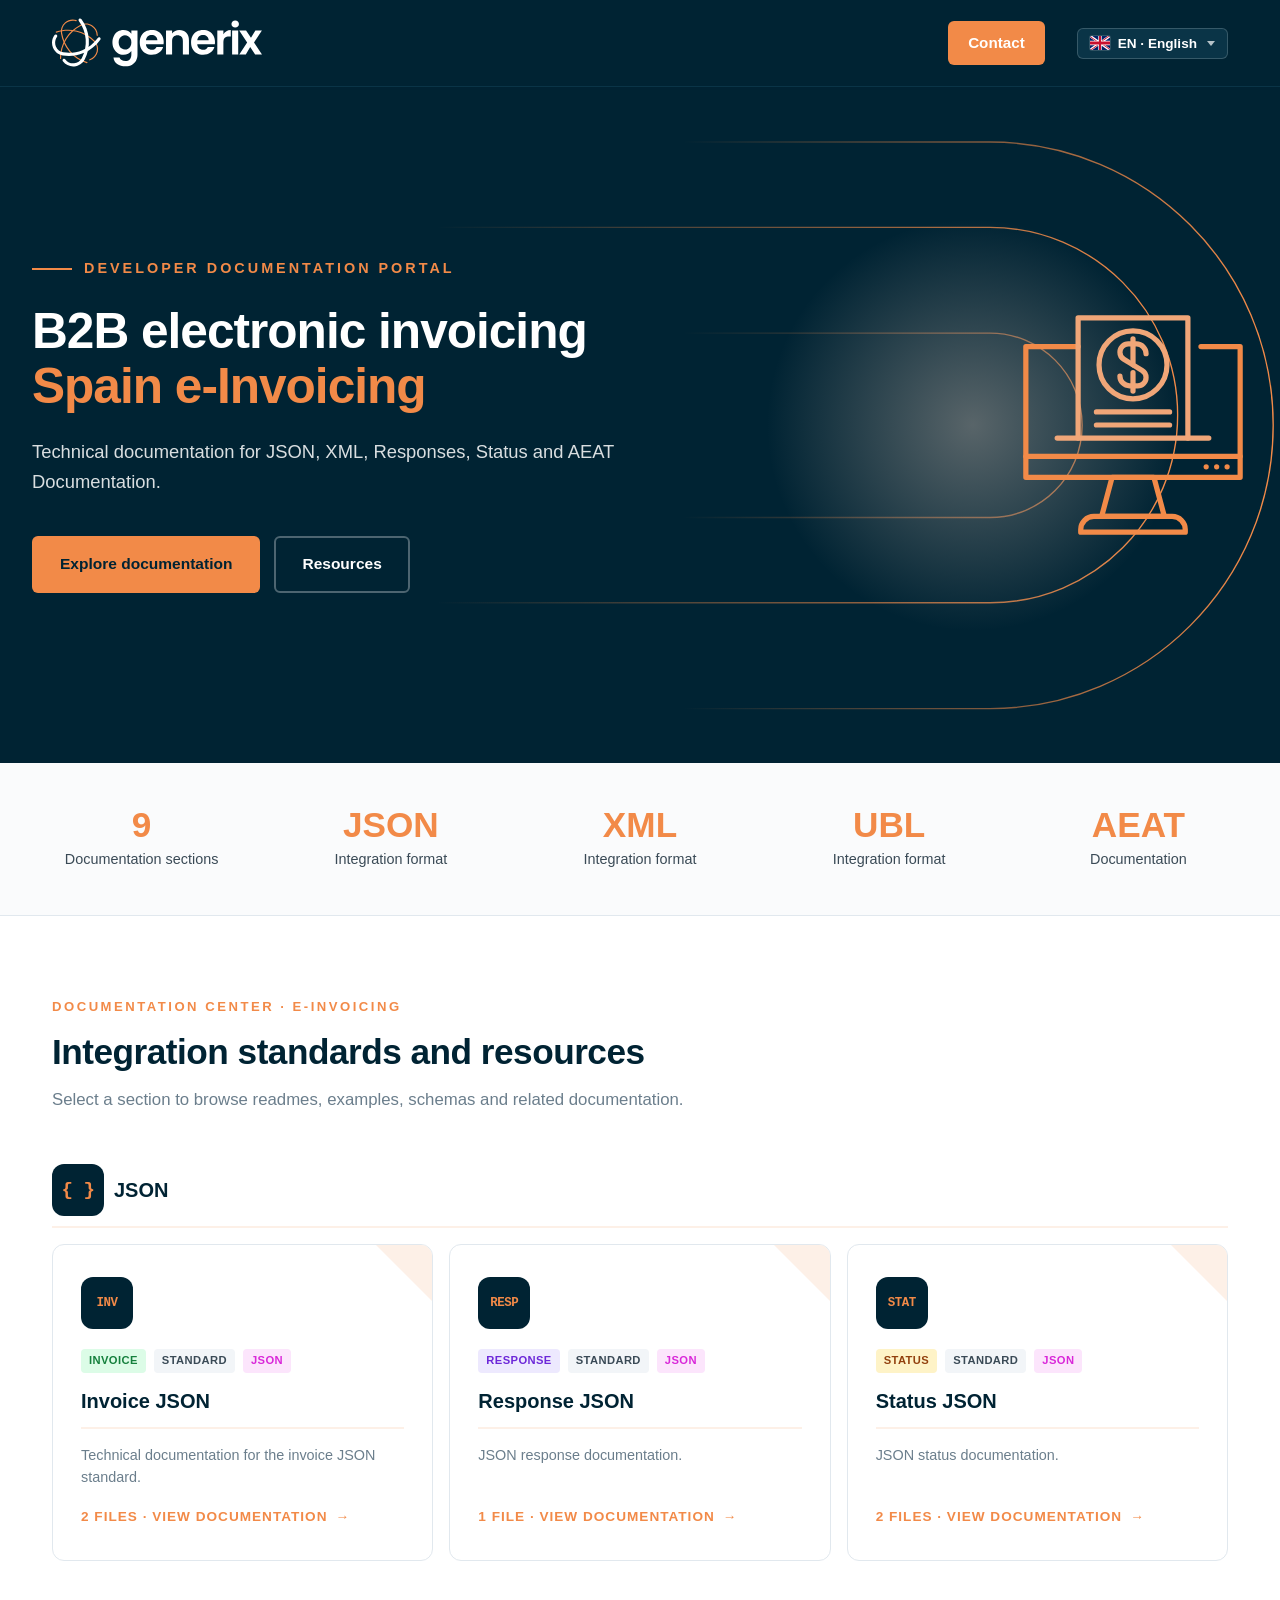
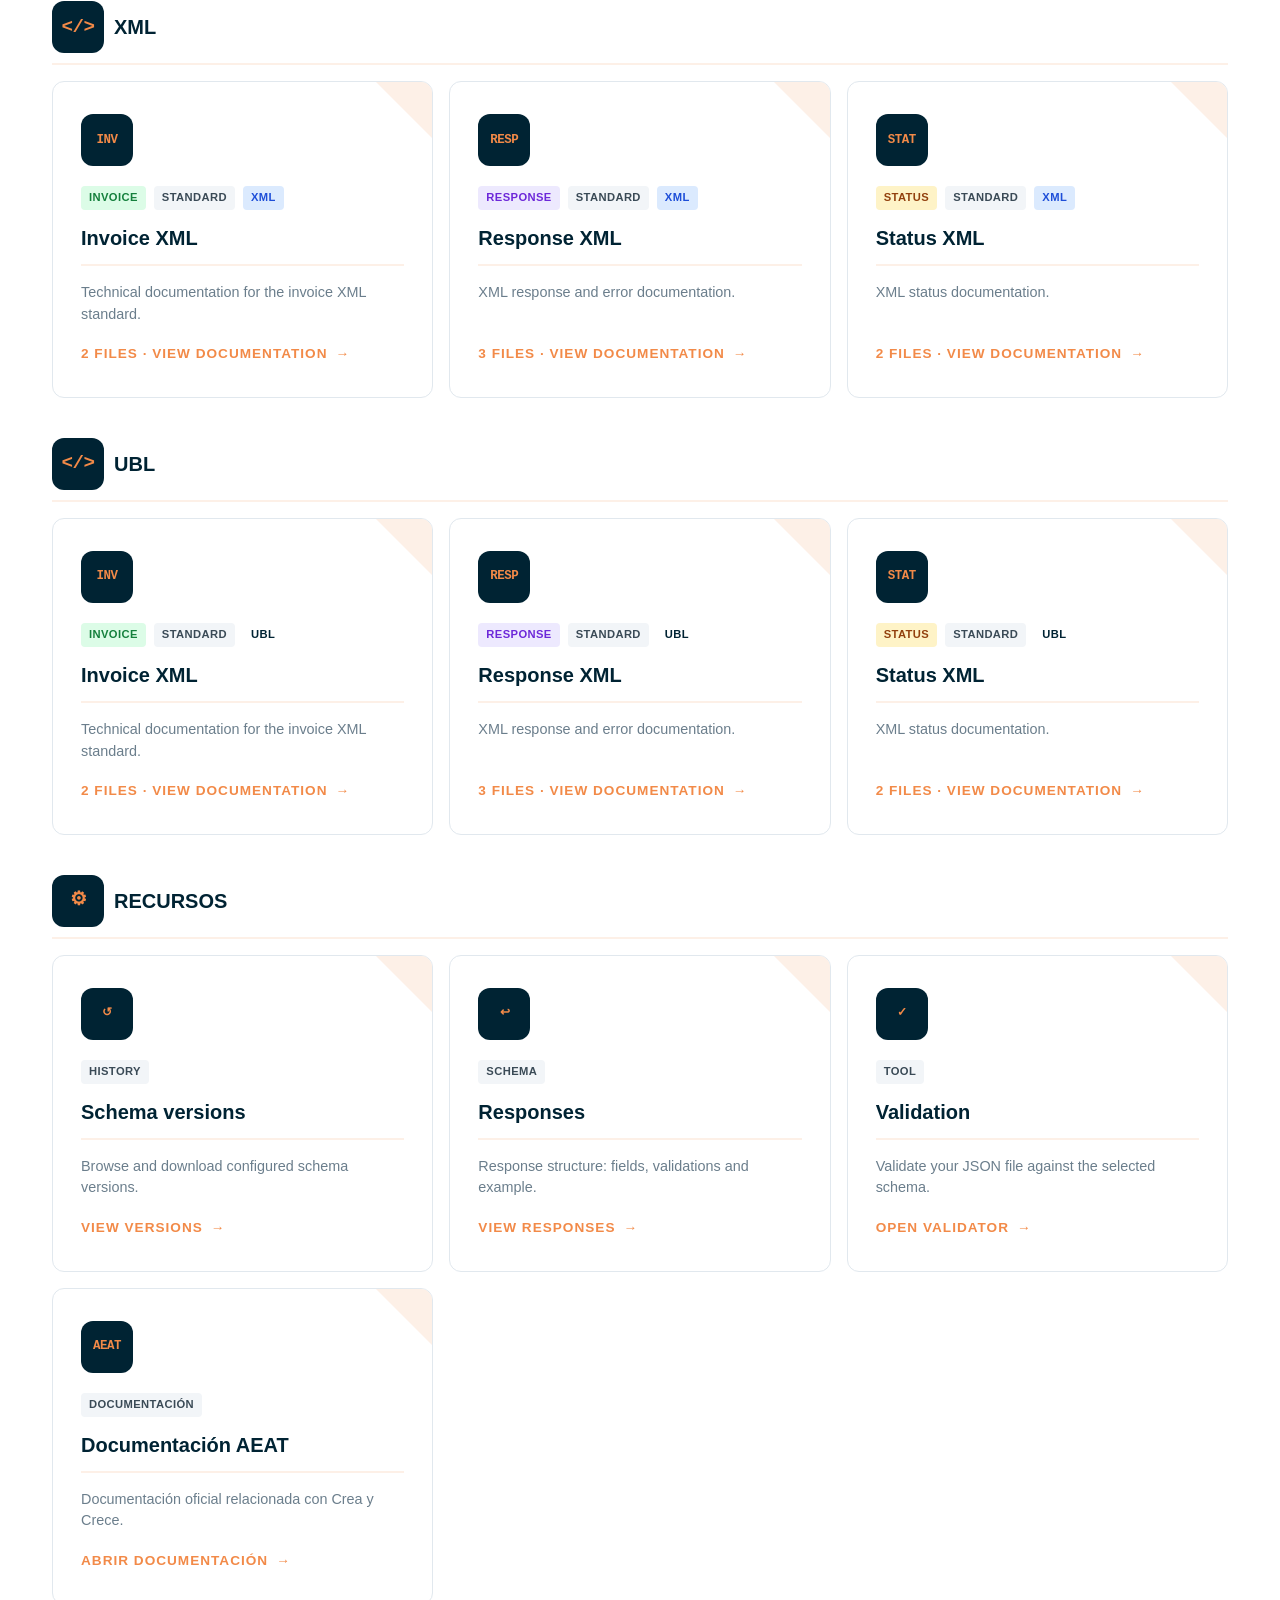
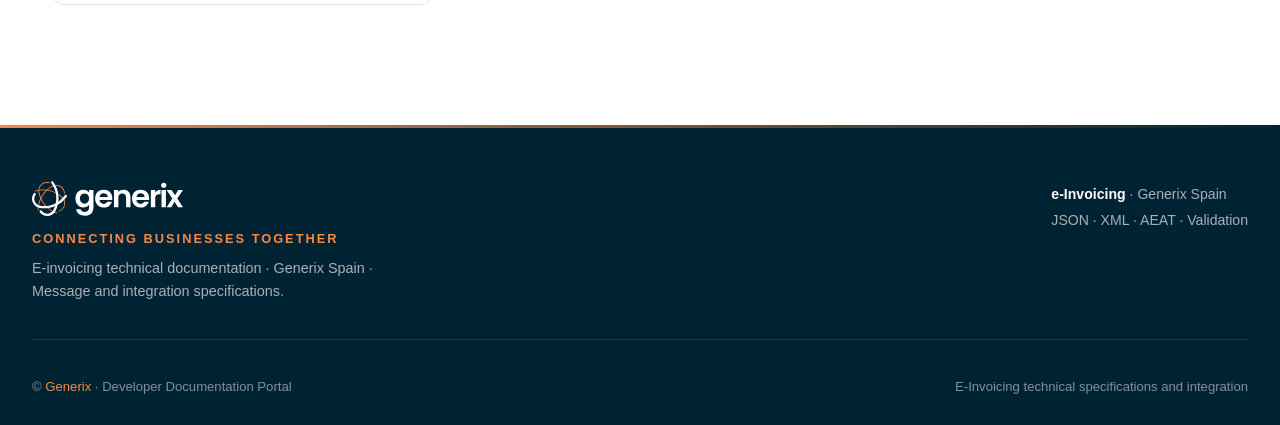
==== commit dc6d0c33: "test" ====
--- a/index.html
+++ b/index.html
@@ -50,8 +50,8 @@
         <div><div class="stat-number" id="stat-sections">—</div><div class="stat-label" data-i18n="stats.sections">Secciones documentales</div></div>
         <div><div class="stat-number">JSON</div><div class="stat-label" data-i18n="stats.format">Formato de integraci&oacute;n</div></div>
         <div><div class="stat-number">XML</div><div class="stat-label" data-i18n="stats.format">Formato de integraci&oacute;n</div></div>
+        <div><div class="stat-number">UBL</div><div class="stat-label" data-i18n="stats.format">Formato de integraci&oacute;n</div></div>
         <div><div class="stat-number">AEAT</div><div class="stat-label" data-i18n="stats.docu">Documentation</div></div>
-        <div><div class="stat-number">ES/EN</div><div class="stat-label" data-i18n="stats.lang">Multilenguaje</div></div>
       </div>
     </section>
 
@@ -62,9 +62,8 @@
         <p data-i18n="home.subtitle">Selecciona una sección para consultar sus readmes, ejemplos, esquemas y documentación relacionada.</p>
       </div>
       <div id="sectionGrid"></div>
-    
-    <div class="folder-section" id="recursos-section">
-      <h3><span class="card-icon" style="margin-bottom: 0px; font-size: 1.2rem;">⚙</span> RECURSOS</h3>
+      <div class="folder-section" id="recursos-section">
+        <h3><span class="card-icon" style="margin-bottom: 0px; font-size: 1.2rem;">⚙</span> RECURSOS</h3>
         <div class="file-grid">
           <div class="card" onclick="showVersions()">
             <div class="card-icon">↺</div>
@@ -96,8 +95,7 @@
           </div>
         </div>
       </div>
-      </section>
-    
+    </section>
   </section>
 
 <!-- ═══ DETAIL VIEW ═════════════════════════════════════ -->
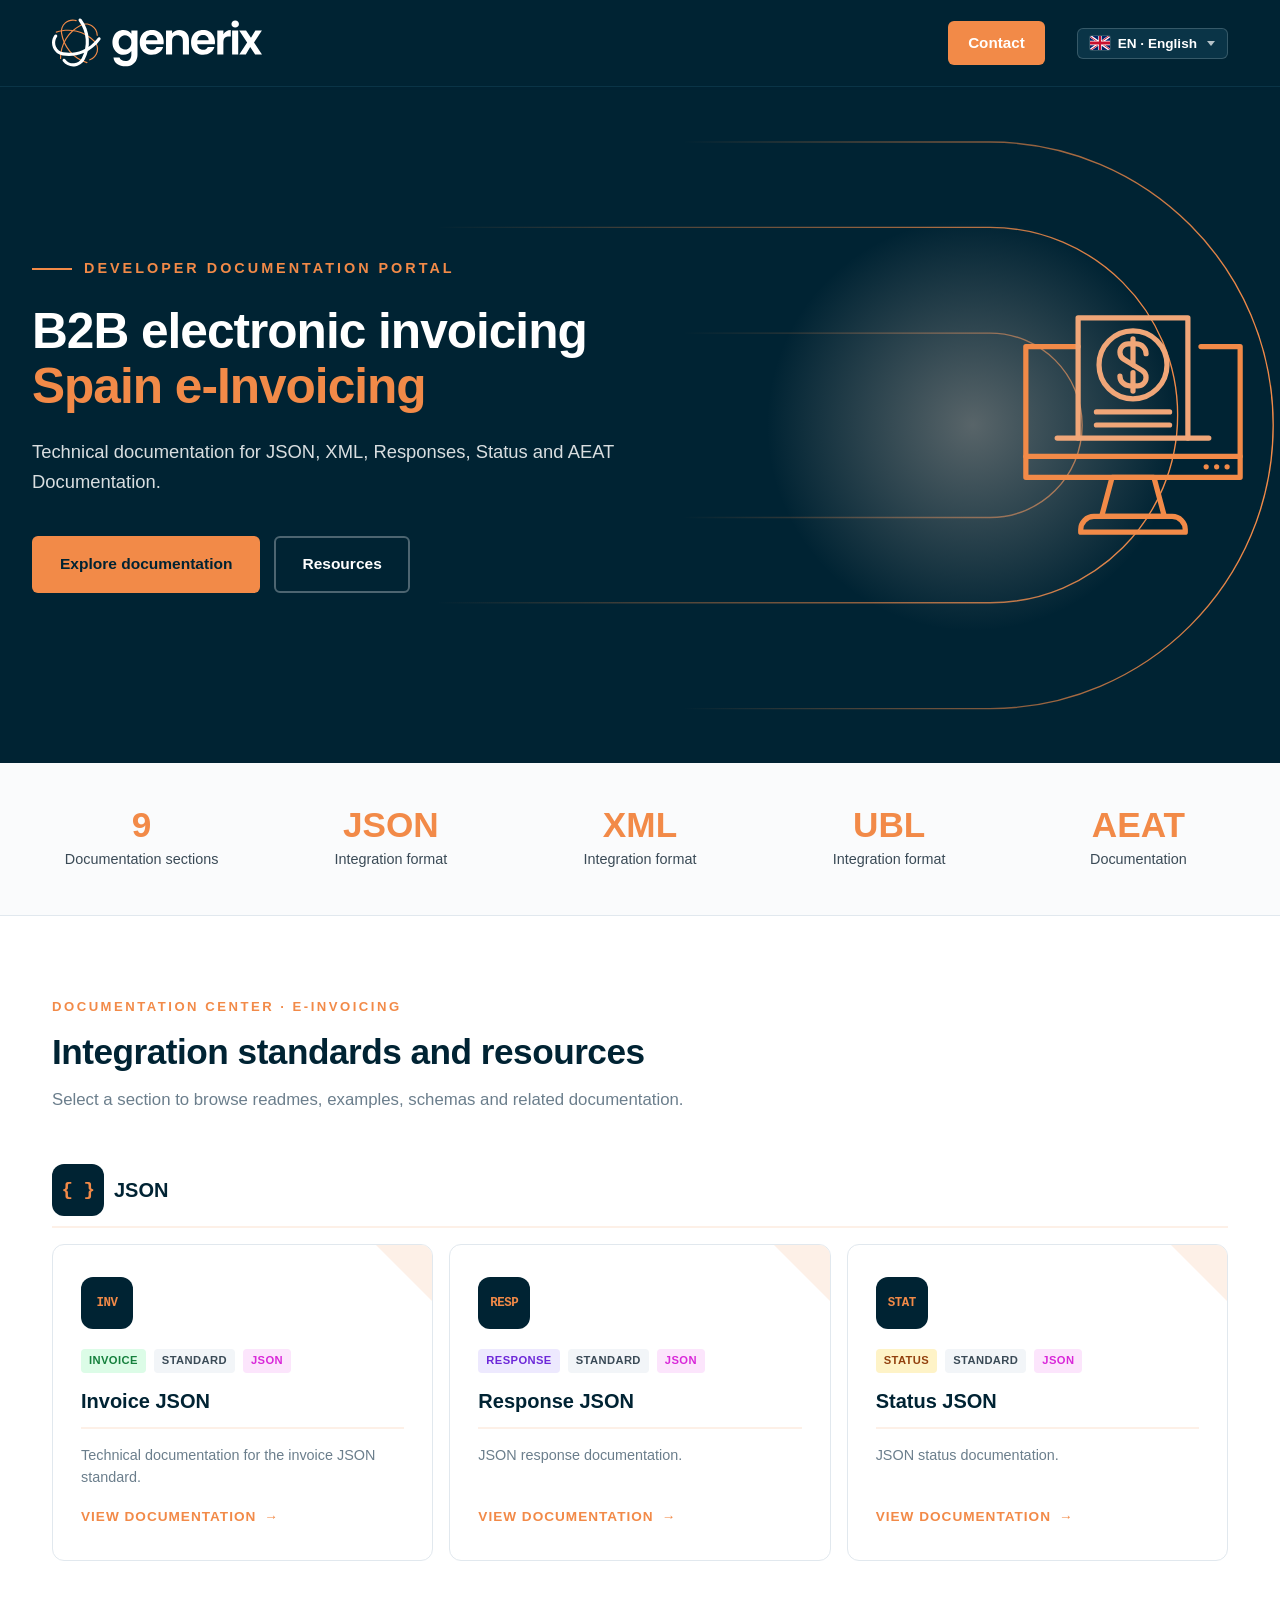
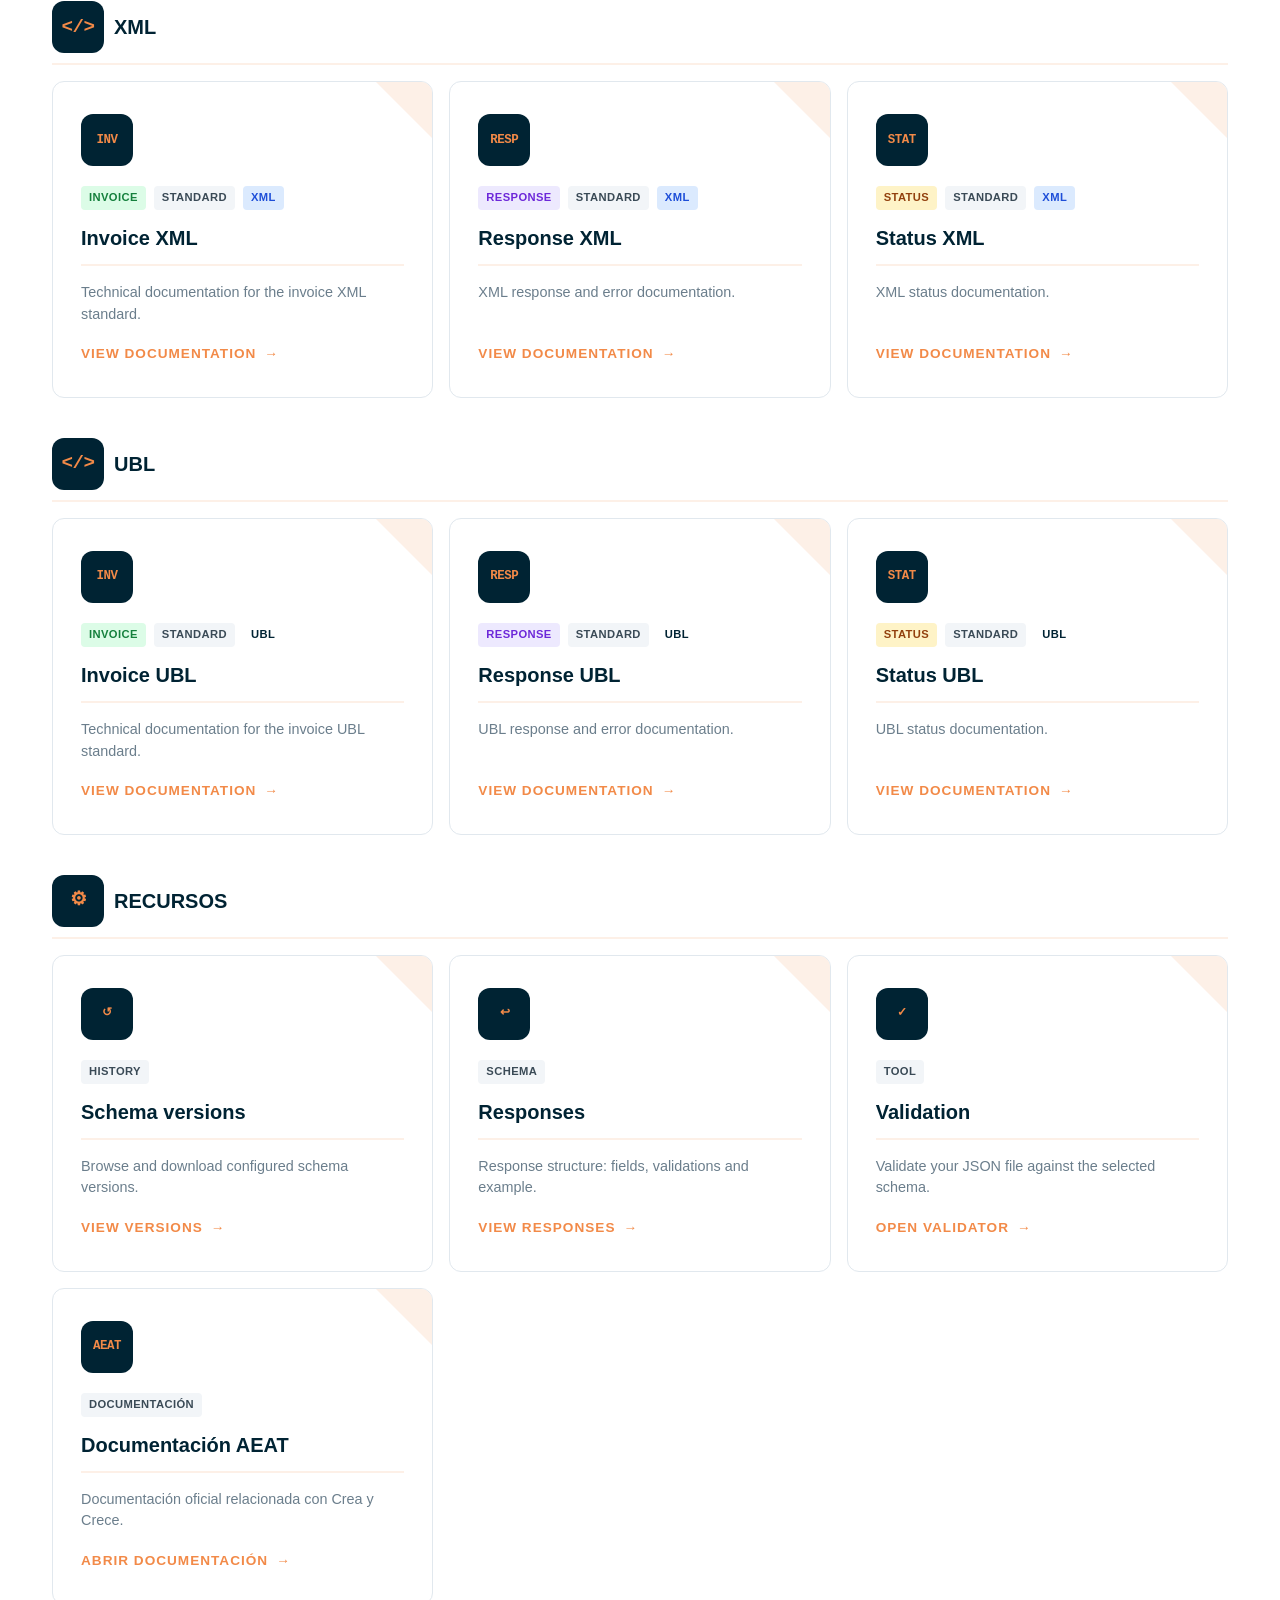
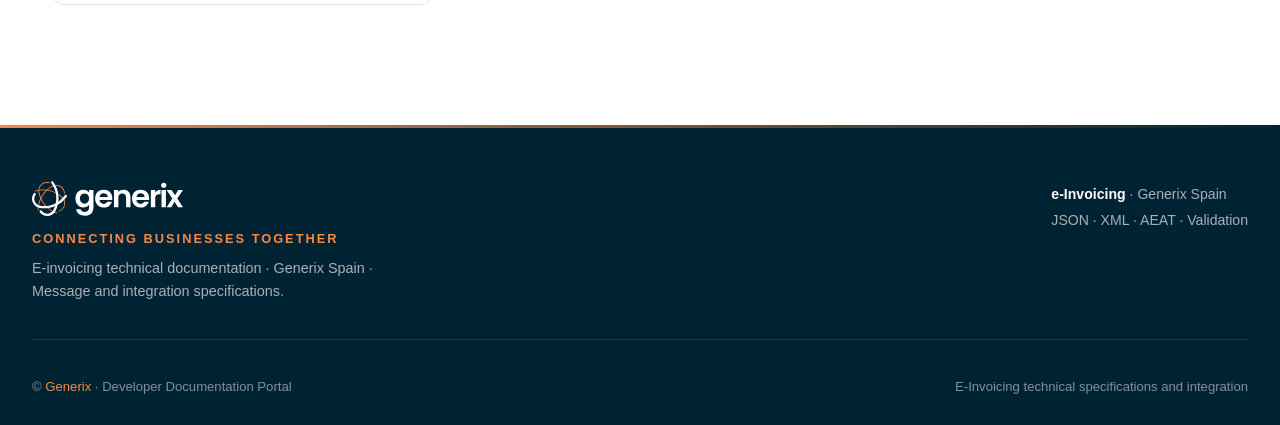
==== commit 2578cfa4: "new" ====
--- a/index.html
+++ b/index.html
@@ -261,12 +261,25 @@
   <button id="goTop" class="go-top" data-i18n-attr="aria-label:aria.top;title:aria.top" aria-label="Volver arriba" title="Volver arriba"
   onclick="window.scrollTo({top:0,behavior:'smooth'})">↑</button>
 
-  <script src="js/config.js"></script>
+  <script src="src/config/config.js"></script>
   <script src="js/i18n.js"></script>
   <script src="js/markdown-loader.js"></script>
   <script src="js/file-viewer.js"></script>
   <script src="js/validator.js"></script>
-  <script src="js/router.js"></script>
-  <script src="js/app.js"></script>
+
+  <script src="src/utils/schema-utils.js"></script>
+
+  <script src="src/services/github-service.js"></script>
+
+  <script src="src/renderers/renderer-factory.js"></script>
+  <script src="src/renderers/base-renderer.js"></script>
+  <script src="src/renderers/invoice-renderer.js"></script>
+  <script src="src/renderers/response-renderer.js"></script>
+  <script src="src/renderers/status-renderer.js"></script>
+  <script src="src/renderers/versions-renderer.js"></script>
+
+
+  <script src="src/router/router.js"></script>
+  <script src="src/app.js"></script>
 </body>
 </html>
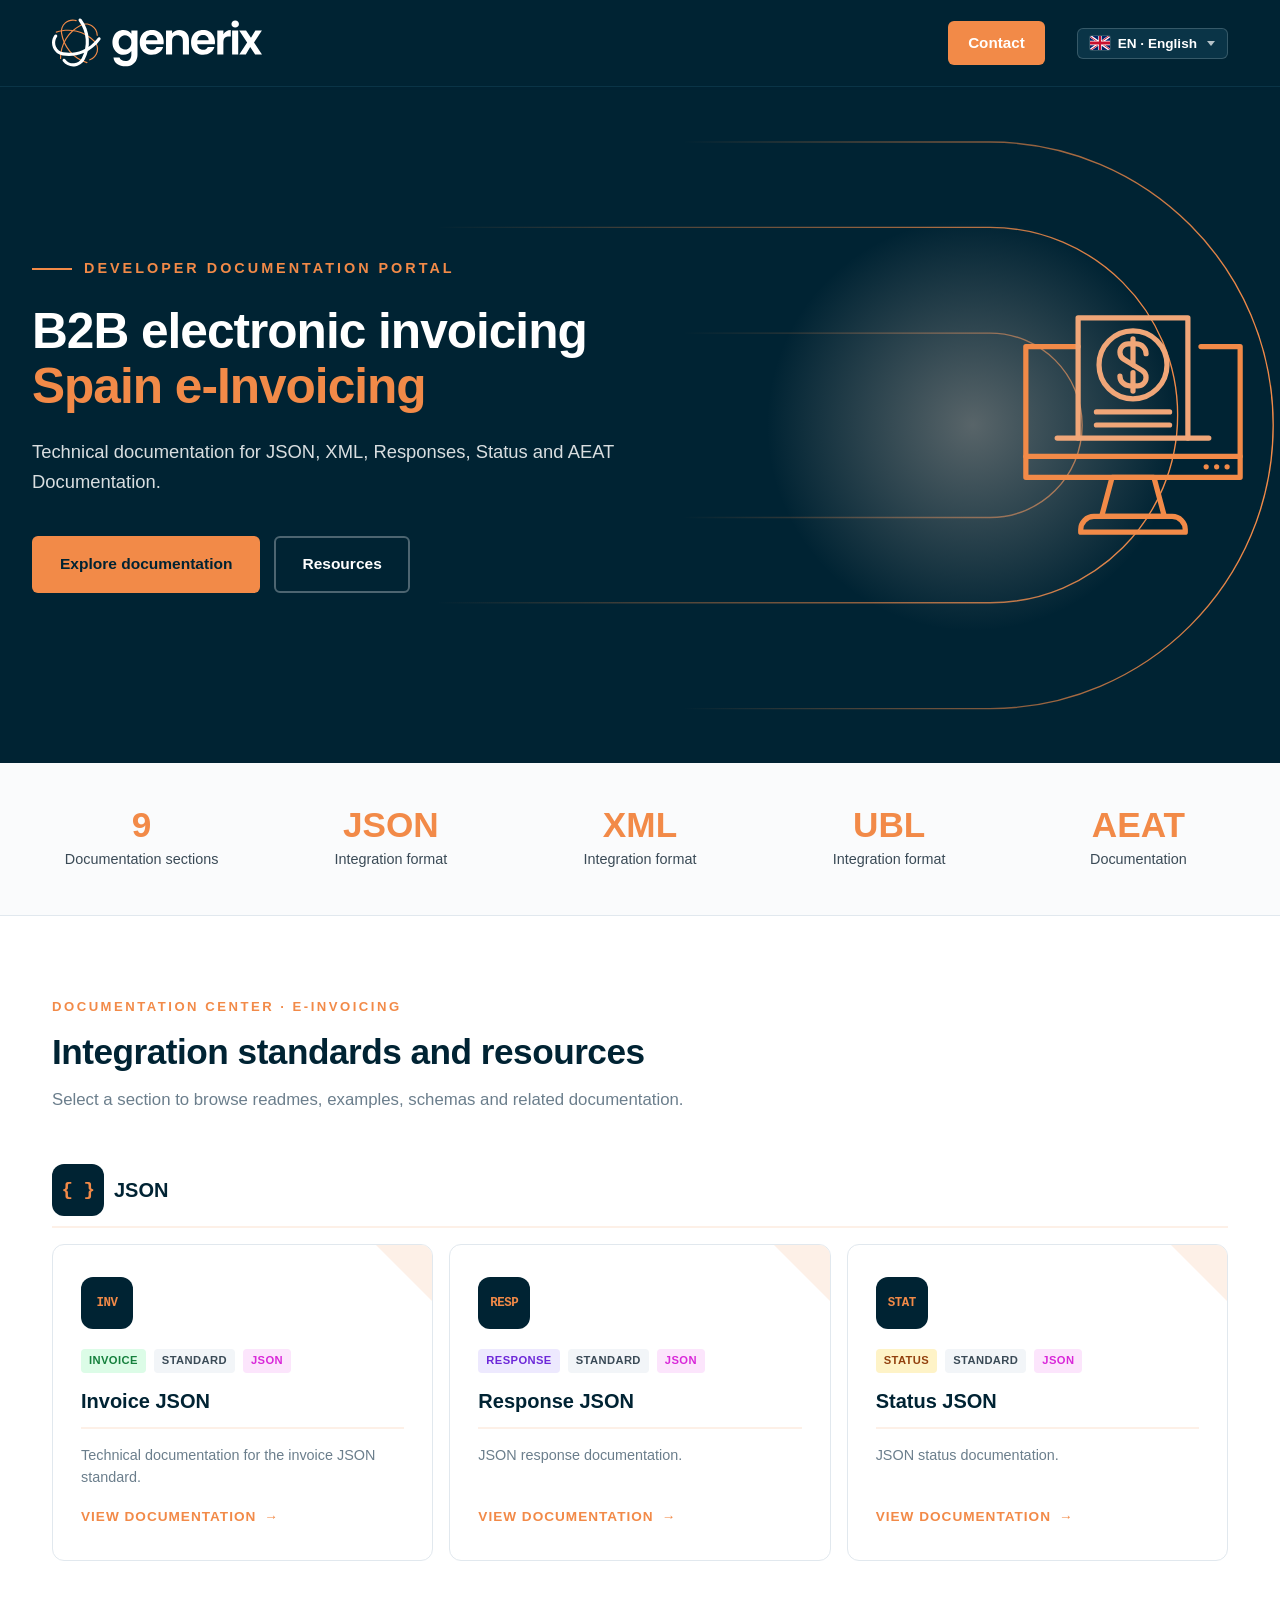
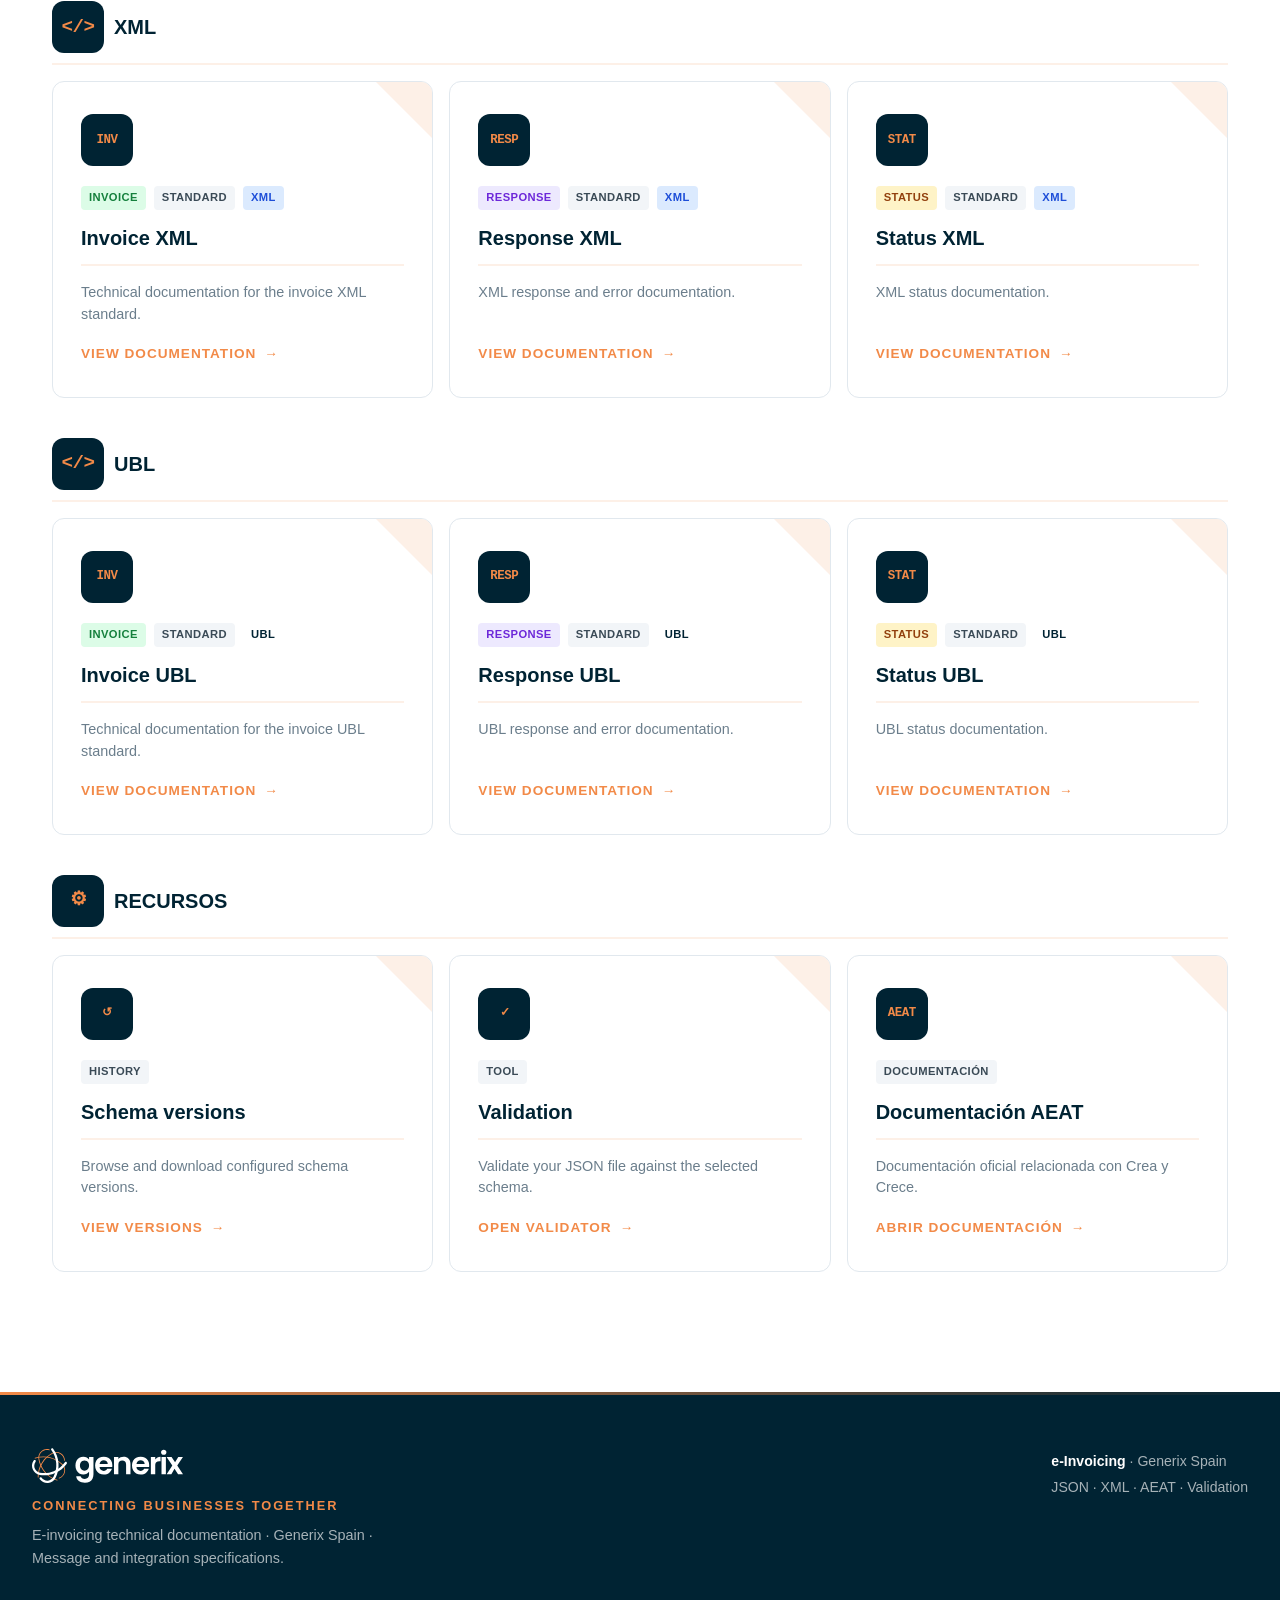
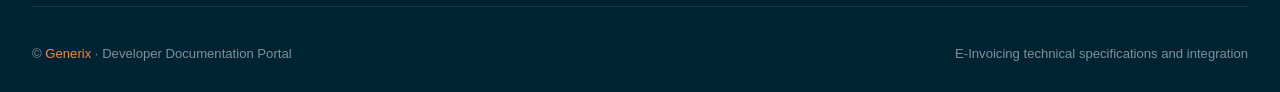
==== commit 5f05a97d: "ultimos cambios" ====
--- a/index.html
+++ b/index.html
@@ -72,13 +72,6 @@
             <p data-i18n="res.history.desc">Consulta y descarga las distintas versiones publicadas de los esquemas JSON.</p>
             <span class="card-link" data-i18n="res.history.link">Ver versiones</span>
           </div>
-          <div class="card" id="resp-card" style="display:none" onclick="showRespuestas()">
-            <div class="card-icon">↩</div>
-            <div class="card-meta"><span class="badge badge-cat" data-i18n="res.resp.badge">Schema</span></div>
-            <h3 data-i18n="res.resp.title">Respuestas</h3>
-            <p data-i18n="res.resp.desc">Estructura JSON de las respuestas del WMS: campos, validaciones y ejemplo.</p>
-            <span class="card-link" data-i18n="res.resp.link">Ver respuestas</span>
-          </div>
           <div class="card" onclick="showValidacion()">
             <div class="card-icon">✓</div>
             <div class="card-meta"><span class="badge badge-cat" data-i18n="res.val.badge">Herramienta</span></div>
@@ -262,12 +255,19 @@
   onclick="window.scrollTo({top:0,behavior:'smooth'})">↑</button>
 
   <script src="src/config/config.js"></script>
+  <script src="src/config/enum-descriptions.js"></script>
+
   <script src="js/i18n.js"></script>
   <script src="js/markdown-loader.js"></script>
   <script src="js/file-viewer.js"></script>
   <script src="js/validator.js"></script>
 
+  <script src="src/components/example-viewer.js"></script>
+  <script src="src/components/sidebar-navigation.js"></script>
+
   <script src="src/utils/schema-utils.js"></script>
+  <script src="src/utils/xsd-utils.js"></script>
+  <script src="src/utils/enum-utils.js"></script>
 
   <script src="src/services/github-service.js"></script>
 
--- a/css/style.css
+++ b/css/style.css
@@ -577,6 +577,22 @@
   .enum-desc-tbl td { padding:8px 12px; border-bottom:1px solid var(--gray-200); vertical-align:top; color:var(--gray-700); }
   .enum-desc-tbl tbody tr:last-child td { border-bottom:none; }
   .enum-desc-tbl tbody tr:hover { background:var(--gray-50); }
+  .enums-description {background: var(--generix-blue-soft); border-left: 4px solid var(--generix-blue); padding: 20px; border-radius: 6px; margin-bottom: 20px;}
+  .enum-desc-table {width: 100%; border-collapse: collapse; background: var(--white); border: 1px solid var(--gray-200); border-radius: 6px; overflow: hidden; font-size: 0.9rem; margin-top: 8px;}
+  .enum-desc-table thead {background: var(--generix-dark); color: var(--white);}
+  .enum-desc-table th {padding: 10px 12px; text-align: left; font-weight: 600; font-size: 0.75rem; text-transform: uppercase; letter-spacing: 0.3px;}
+  .enum-desc-table td {padding: 10px 12px; text-align: left; border-bottom: 1px solid var(--gray-200); vertical-align: top; color: var(--gray-700); line-height: 1.5;}
+  .enum-desc-table tbody tr:last-child td {border-bottom: none;}
+  .enum-desc-table tbody tr:hover {background: var(--gray-100);}
+  .enum-desc-table td:first-child,.enum-desc-table th:first-child {white-space: nowrap; width: 1%; text-align: left;}
+  .tag {padding: 2px 8px; border-radius: 4px; font-family: 'Courier New', monospace; font-size: 0.85rem;}
+  .tag--type {background: var(--generix-dark); color: var(--generix-orange);}
+  .tag--properties {background: var(--white); padding: 2px 6px; border-radius: 3px;}
+  .tag--text {color: var(--gray-700); font-size: 0.95rem; line-height: 1.7; margin: 0;}
+  .tag--required {background: var(--generix-orange); color: var(--generix-dark); padding: 2px 6px; border-radius: 3px;}
+  .tag--required-empty {background: var(--white); color: var(--generix-dark); padding: 2px 6px; border-radius: 3px;}
+  .tech-details__values {margin: 0 0 12px 0;}
+  .tech-details__used-in {display: inline-block; background: var(--gray-200); color: var(--generix-dark); margin: 2px 4px 2px 0; border: 1px solid var(--gray-300);}
 
   /* Ejemplo tab */
   .ejemplo-wrap { max-width:1240px; margin:0 auto; padding:48px 32px; }
@@ -777,7 +793,11 @@
   .resp-block-top.has-expanded { grid-template-columns:1fr; }
   .resp-block-top .file-card.expanded { grid-column:1 / -1; }
   @media (max-width:860px){ .resp-block-top { grid-template-columns:1fr; } }
-
+/* ===== Tabla de descripción de campos (pestaña Estructura) ===== */
+  .field-desc-section {margin-top: 20px;}
+  .field-desc-table td:first-child, .field-desc-table th:first-child {text-align: left;}
+  .field-desc-table td:nth-child(2) {min-width: 220px;}
+  .sidebar-right {/* Columna derecha en blanco */background-color: transparent;}
 /* ── SELECTOR DE IDIOMA (desplegable personalizado con banderas) ── */
   .lang-switch { position:relative; display:inline-block; font-family:inherit; }
   .lang-current {
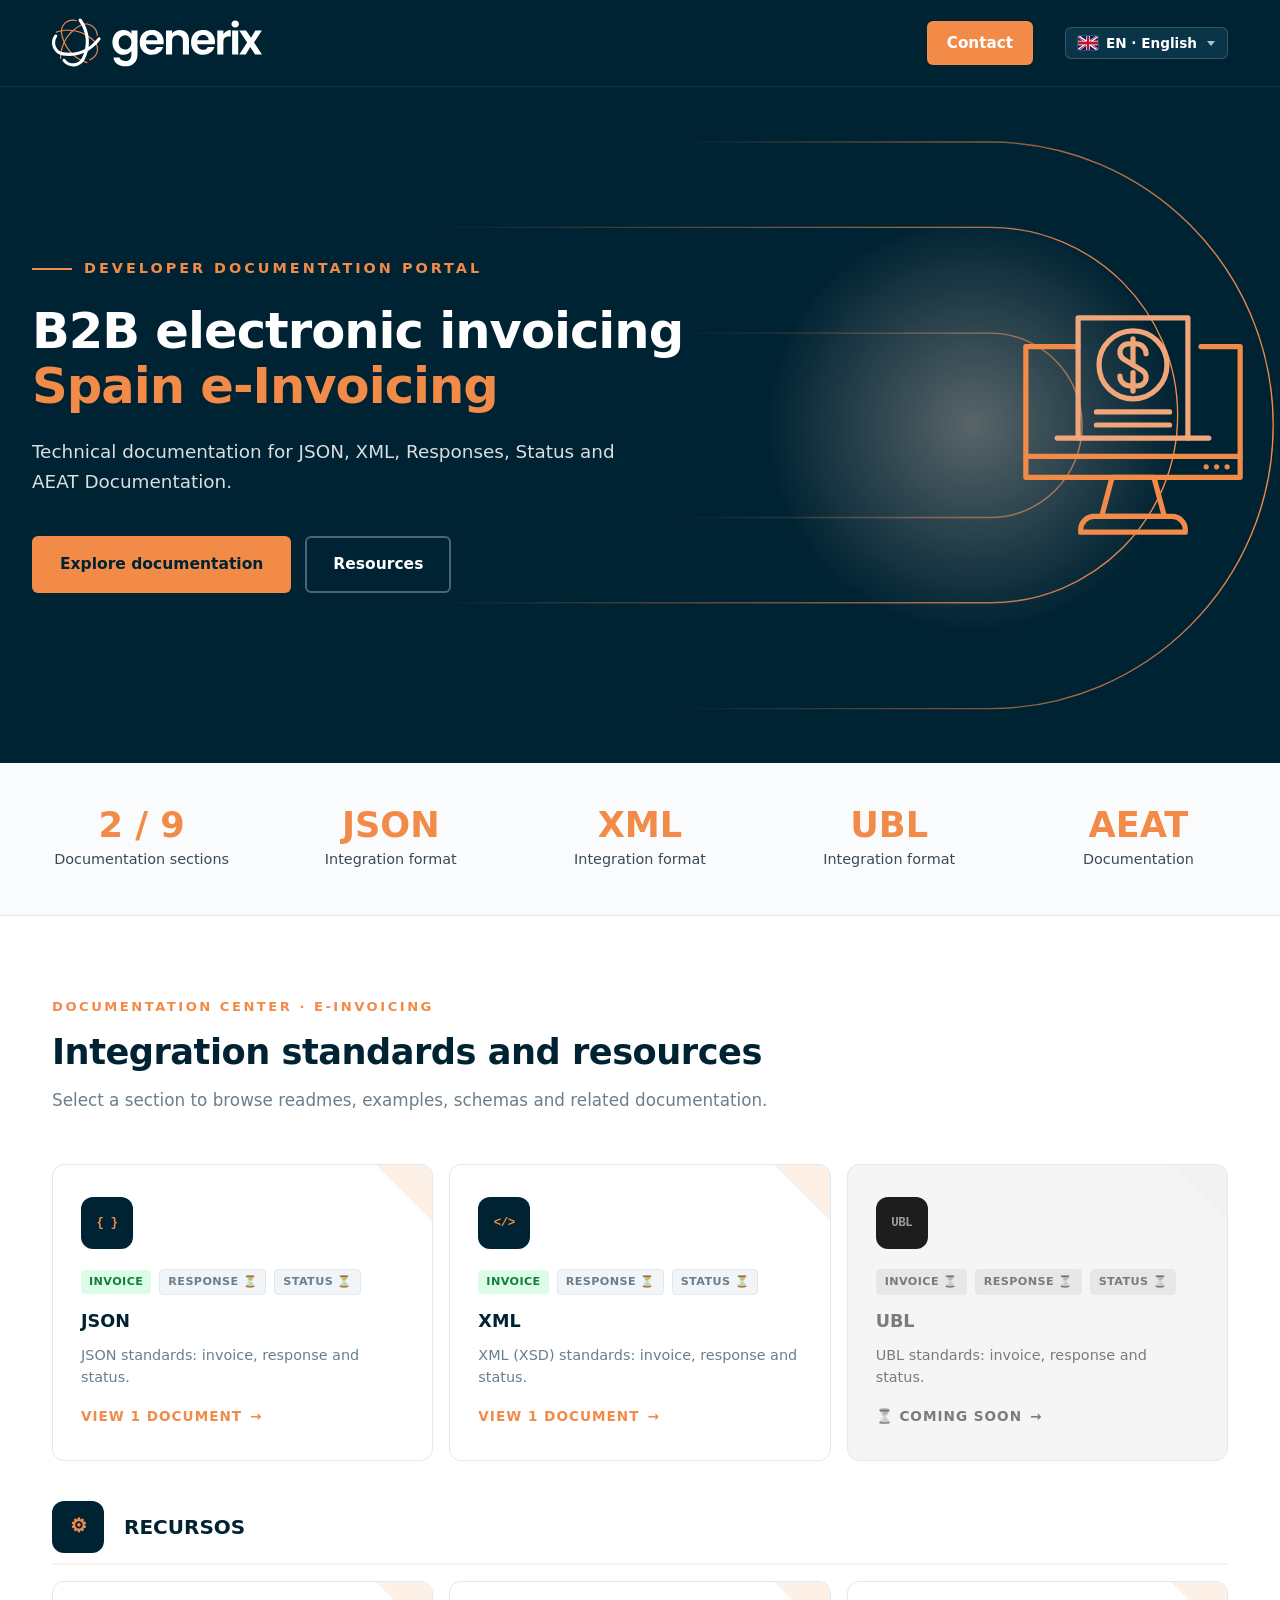
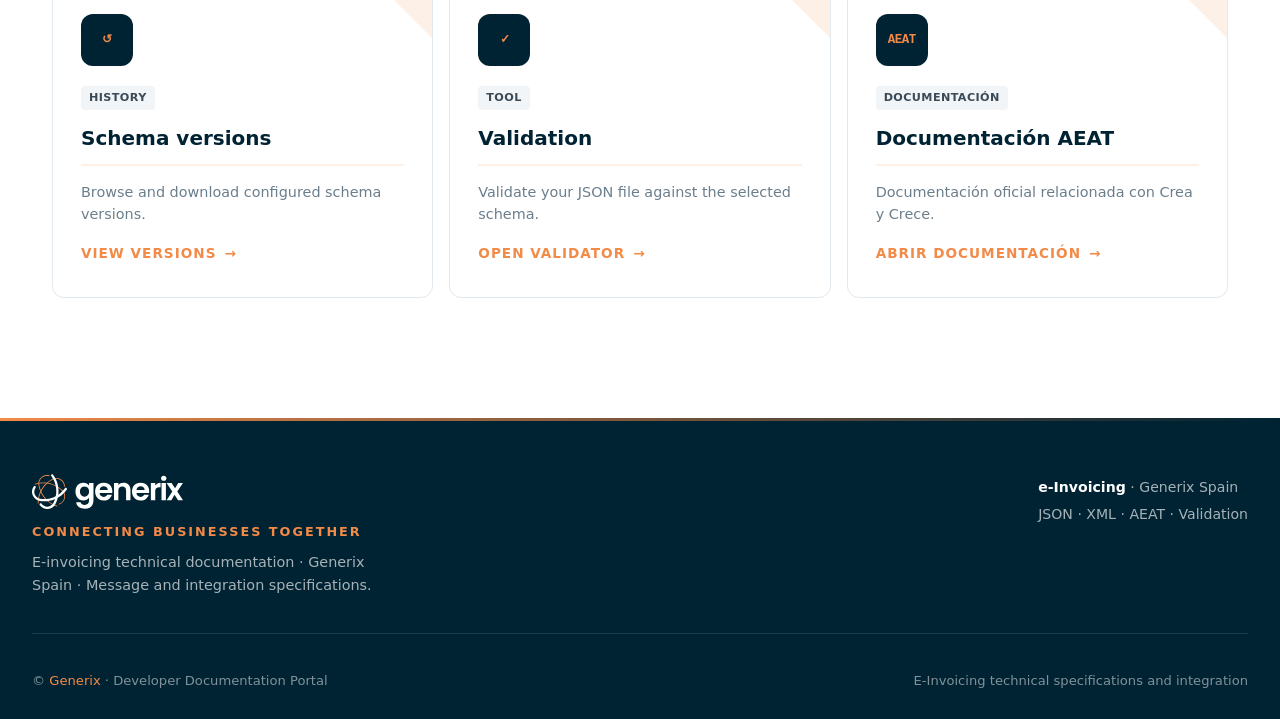
==== commit fe0796f0: "NEW WEB" ====
--- a/index.html
+++ b/index.html
@@ -6,6 +6,8 @@
   <title>Generix · E-Invoicing · Developer Documentation</title>
   <link rel="icon" href="Assets/logo-black.png" type="image/png" />
   <link rel="stylesheet" href="css/style.css" />
+  <link rel="preconnect" href="https://api.fontshare.com" crossorigin>
+  <link rel="stylesheet" href="https://api.fontshare.com/v2/css?f[]=general-sans@300,400,500,600,700&display=swap">
 </head>
 <body>
   <!-- ═══ TOPBAR ══════════════════════════════════════════ -->
@@ -79,7 +81,7 @@
             <p data-i18n="res.val.desc">Valida tu fichero JSON contra el esquema de cualquier mensaje del WMS.</p>
             <span class="card-link" data-i18n="res.val.link">Abrir validador</span>
           </div>
-          <div class="card" >
+          <div class="card" onclick="showAeat()">
             <div class="card-icon">AEAT</div>
             <div class="card-meta"><span class="badge badge-cat" data-i18n="res.aeat.badge">Documentación</span></div>
             <h3 data-i18n="res.aeat.title">Documentación AEAT</h3>
@@ -90,6 +92,24 @@
       </div>
     </section>
   </section>
+
+  <!-- ═══ FORMAT VIEW ═══ -->
+<section id="view-format" style="display:none">
+  <section class="dh">
+    <div class="dhi">
+      <div class="d-breadcrumb">
+        <a href="#" onclick="showIndex();return false;" data-i18n="crumb.docs">Documentaci&oacute;n</a>
+        <span>/</span><span class="cur" id="fmtCrumb"></span>
+      </div>
+      <h1 id="fmtTitle"></h1>
+      <p class="ddesc" id="fmtDesc"></p>
+    </div>
+  </section>
+  <div class="vers-section">
+    <div id="fmtGrid" class="file-grid"></div>
+  </div>
+</section>
+
 
 <!-- ═══ DETAIL VIEW ═════════════════════════════════════ -->
   <section id="view-detail" class="view">
@@ -170,11 +190,40 @@
       </div>
     </section>
     <div class="vers-section">
-      <div id="versStatus" class="vers-status">Cargando…</div>
+      <div class="file-toolbar">
+        <div id="versStatus" class="aeat-status"></div>
+        <button class="btn-refresh" type="button"
+                onclick="VersionsRenderer.render({refresh:true})"
+                data-i18n="btn.refresh">↻ Actualizar</button>
+      </div>
+      <!-- <div id="versStatus" class="vers-status">Cargando…</div> -->
       <div id="versQuick" class="vers-quick"></div>
       <div id="versContainer"></div>
     </div>
   </section>
+<!-- ═══ AEAT VIEW ═══ -->
+<section id="view-aeat" style="display:none">
+  <section class="dh">
+    <div class="dhi">
+      <div class="d-breadcrumb">
+        <a href="#" onclick="showIndex();return false;" data-i18n="crumb.docs">Documentaci&oacute;n</a>
+        <span>/</span><span class="cur" data-i18n="aeat.title">Documentaci&oacute;n AEAT</span>
+      </div>
+      <h1 data-i18n="aeat.title">Documentaci&oacute;n AEAT</h1>
+      <p class="ddesc" data-i18n="aeat.subtitle">Documentaci&oacute;n oficial de la AEAT relacionada con la facturaci&oacute;n electr&oacute;nica, organizada por ley. Cualquier carpeta o fichero que se a&ntilde;ada aparece aqu&iacute; autom&aacute;ticamente.</p>
+    </div>
+  </section>
+  <div class="vers-section">
+    <div class="file-toolbar">
+      <div id="aeatStatus" class="aeat-status"></div>
+      <button class="btn-refresh" type="button"
+              onclick="AeatRenderer.render({refresh:true})"
+              data-i18n="btn.refresh">↻ Actualizar</button>
+    </div>
+    <div id="aeatQuick" class="vers-quick"></div>
+    <div id="aeatContainer"></div>
+  </div>
+</section>
 <!-- ═══ VALIDACION VIEW ═══ -->
   <section id="view-validacion" style="display:none">
     <section class="dh">
@@ -270,6 +319,7 @@
   <script src="src/utils/enum-utils.js"></script>
 
   <script src="src/services/github-service.js"></script>
+  <script src="src/services/markdown-loader.js"></script>
 
   <script src="src/renderers/renderer-factory.js"></script>
   <script src="src/renderers/base-renderer.js"></script>
--- a/css/style.css
+++ b/css/style.css
@@ -19,13 +19,15 @@
     --success-bg: #ecfdf3;
     --error-bg: #fef3f2;
     --warning-bg: #fffaeb;
-    --info-bg: #eff8ff
+    --info-bg: #eff8ff;
+    --font-sans: 'General Sans', system-ui, -apple-system, 'Segoe UI', sans-serif;
+    --font-mono: ui-monospace, 'Cascadia Code', 'SFMono-Regular', Consolas, 'Liberation Mono', monospace;
   }
 
   * { box-sizing: border-box; margin: 0; padding: 0; }
   html { scroll-behavior: smooth; }
   body {
-    font-family: "General Sans", -apple-system, BlinkMacSystemFont, "Segoe UI", Roboto, Arial, sans-serif;
+    font-family: var(--font-sans);
     color: var(--generix-dark);
     background: var(--white);
     line-height: 1.6;
@@ -155,7 +157,7 @@
   .card-icon {
     width: 52px; height: 52px; background: var(--generix-dark);
     border-radius: 12px; display: flex; align-items: center; justify-content: center;
-    font-family: "SFMono-Regular", Consolas, monospace;
+    font-family: var(--font-mono);
     font-size: 0.78rem; font-weight: 800; margin-bottom: 20px;
     transition: all 0.3s; color: var(--generix-orange);
     letter-spacing: -0.5px; line-height: 1.2; text-align: center; padding: 4px;
@@ -242,7 +244,7 @@
   .empty-state { text-align:center; padding:80px 32px; color:var(--gray-500); grid-column:1/-1; }
   .empty-state .ei { font-size:3rem; margin-bottom:16px; }
   .empty-state h3  { font-size:1.2rem; color:var(--gray-700); margin-bottom:8px; }
-  .empty-state code{ background:var(--gray-100); padding:2px 6px; border-radius:4px; font-family:monospace; font-size:0.85rem; }
+  .empty-state code{ background:var(--gray-100); padding:2px 6px; border-radius:4px; font-family: var(--font-mono); font-size:0.85rem; }
   .error-banner {
     background:#fff1f0; border:1px solid #ffa39e; border-radius:8px;
     padding:16px 20px; margin-bottom:24px; color:#cf1322; font-size:0.9rem; grid-column:1/-1;
@@ -286,7 +288,7 @@
   .method-badge.Documentation  { color:rgba(252, 229, 252); background:#d928d9; }
   .method-badge.category       { color:rgba(255, 255, 255); background:rgba(255,255,255,.1);}
   .ep-path {
-    font-family:"SFMono-Regular",Consolas,monospace; font-size:.86rem;
+    font-family:var(--font-mono); font-size:.86rem;
     color:rgba(255,255,255,.8); background:rgba(255,255,255,.1); padding:4px 12px; border-radius:5px;
   }
   .version-pill { 
@@ -346,14 +348,14 @@
     padding:18px 20px; border-radius:6px; margin:28px 0; color:var(--gray-700); font-size:.93rem; line-height:1.7;
   }
   .info-box strong { display:block; color:#1d4ed8; margin-bottom:6px; font-size:.95rem; }
-  .info-box code { background:var(--gray-100); padding:1px 5px; border-radius:3px; font-family:monospace; font-size:.85rem; }
+  .info-box code { background:var(--gray-100); padding:1px 5px; border-radius:3px; font-family: var(--font-mono); font-size:.85rem; }
   .spec-card {
     background:var(--gray-50); border:1px solid var(--gray-200); border-radius:10px;
     padding:22px 26px; margin:24px 0; display:flex; flex-wrap:wrap; gap:20px 36px;
   }
   .spec-item { display:flex; flex-direction:column; gap:4px; }
   .spec-label { font-size:.72rem; font-weight:700; color:var(--gray-500); text-transform:uppercase; letter-spacing:.5px; }
-  .spec-value { font-family:"SFMono-Regular",Consolas,monospace; font-size:.88rem; font-weight:600; color:var(--generix-dark); }
+  .spec-value { font-family: var(--font-mono); font-size:.88rem; font-weight:600; color:var(--generix-dark); }
 
   /* Estructura / Enumeraciones: 2-column layout with real sidebar */
   .three-col {
@@ -416,7 +418,7 @@
     background: var(--generix-dark); color: var(--white); font-weight: 600
   }
   .file-preview pre {
-    margin: 0; padding: 16px; color: #e0e0e0; font-family: 'Courier New', monospace; font-size: .78rem; 
+    margin: 0; padding: 16px; color: #e0e0e0; font-family: var(--font-mono); font-size: .78rem; 
     line-height: 1.55; overflow: auto; max-height: 70vh
   }
   .copy-btn {
@@ -526,7 +528,7 @@
     z-index:2;
   }
   .code-pre { 
-    margin:0; padding:20px; color:#e0e0e0; font-family:'Courier New',monospace; 
+    margin:0; padding:20px; color:#e0e0e0; font-family: var(--font-mono); 
     font-size:.82rem; line-height:1.65; 
   }
 
@@ -548,9 +550,9 @@
   .tech-details h4 { color:var(--gray-700); margin-bottom:12px; font-size:.92rem; }
   .tech-details p  { color:var(--gray-700); margin:0 0 8px; font-size:.9rem; }
   .tech-details p:last-child { margin:0; }
-  .tag-type { background:var(--generix-dark); color:var(--generix-orange); padding:2px 8px; border-radius:4px; font-family:'Courier New',monospace; font-size:.83rem; }
-  .tag-req  { background:var(--generix-orange); color:var(--generix-dark); padding:2px 7px; border-radius:3px; font-family:'Courier New',monospace; font-size:.82rem; font-weight:600; }
-  .tag-opt  { background:var(--gray-100); color:var(--generix-dark); padding:2px 7px; border-radius:3px; font-family:'Courier New',monospace; font-size:.82rem; }
+  .tag-type { background:var(--generix-dark); color:var(--generix-orange); padding:2px 8px; border-radius:4px; font-family: var(--font-mono); font-size:.83rem; }
+  .tag-req  { background:var(--generix-orange); color:var(--generix-dark); padding:2px 7px; border-radius:3px; font-family: var(--font-mono); font-size:.82rem; font-weight:600; }
+  .tag-opt  { background:var(--gray-100); color:var(--generix-dark); padding:2px 7px; border-radius:3px; font-family: var(--font-mono); font-size:.82rem; }
   .block-divider { border-bottom:1px solid var(--gray-200); margin-top:36px; margin-bottom:-20px; }
 
   /* Field description table */
@@ -567,7 +569,7 @@
   .enum-val-wrap { margin-top:10px; }
   .ev-pill {
     display:inline-block; background:var(--generix-orange); color:var(--generix-dark);
-    padding:3px 9px; border-radius:4px; font-family:'Courier New',monospace;
+    padding:3px 9px; border-radius:4px; font-family: var(--font-mono);
     font-size:.82rem; font-weight:600; margin:3px 4px 3px 0;
   }
   .ev-more { color:var(--gray-500); font-size:.8rem; font-style:italic; display:inline-block; margin-top:4px; }
@@ -585,7 +587,7 @@
   .enum-desc-table tbody tr:last-child td {border-bottom: none;}
   .enum-desc-table tbody tr:hover {background: var(--gray-100);}
   .enum-desc-table td:first-child,.enum-desc-table th:first-child {white-space: nowrap; width: 1%; text-align: left;}
-  .tag {padding: 2px 8px; border-radius: 4px; font-family: 'Courier New', monospace; font-size: 0.85rem;}
+  .tag {padding: 2px 8px; border-radius: 4px; font-family: var(--font-mono); font-size: 0.85rem;}
   .tag--type {background: var(--generix-dark); color: var(--generix-orange);}
   .tag--properties {background: var(--white); padding: 2px 6px; border-radius: 3px;}
   .tag--text {color: var(--gray-700); font-size: 0.95rem; line-height: 1.7; margin: 0;}
@@ -610,7 +612,7 @@
   }
   .copy-btn:hover { background:rgba(255,255,255,.2); color:var(--white); }
   .copy-btn.ok { color:#86efac; border-color:#86efac; }
-  .ejemplo-pre { margin:0; padding:24px; color:#e0e0e0; font-family:'Courier New',monospace; font-size:.82rem; line-height:1.7; overflow:auto; max-height:75vh; }
+  .ejemplo-pre { margin:0; padding:24px; color:#e0e0e0; font-family: var(--font-mono); font-size:.82rem; line-height:1.7; overflow:auto; max-height:75vh; }
   /* JSON highlight */
   .jk{color:#93c5fd} .js{color:#86efac} .jn{color:#fcd34d} .jb{color:#f9a8d4} .jnull{color:#94a3b8}
   .download-link { color:var(--generix-orange); text-decoration:none; font-weight:500; font-size:.95rem; }
@@ -623,8 +625,8 @@
   .vers-quick a { background:var(--gray-100); border:1px solid var(--gray-300); color:var(--generix-dark);
     padding:6px 12px; border-radius:20px; text-decoration:none; font-size:.85rem; font-weight:500; }
   .vers-quick a:hover { background:var(--generix-orange); color:var(--white); border-color:var(--generix-orange); }
-  .folder-section { margin-bottom:40px; scroll-margin-top:120px; }
-  .folder-section h3 { display:flex; align-items:center; gap:10px; font-size:1.25rem; color:var(--generix-dark);
+  .folder-section { margin-bottom:40px; margin-top:40px; scroll-margin-top:120px; }
+  .folder-section h3 { display:flex; align-items:center; gap:20px; font-size:1.25rem; color:var(--generix-dark);
     border-bottom:2px solid var(--generix-orange-soft); padding-bottom:10px; margin-bottom:16px; }
   .file-grid { display:grid; grid-template-columns:repeat(auto-fill, minmax(320px, 1fr)); gap:16px; }
   .file-card { background:var(--white); border:1px solid var(--gray-200); border-radius:10px; padding:18px;
@@ -642,7 +644,7 @@
   .file-btn--primary:hover { background:var(--generix-orange-hover); }
   .file-preview { margin-top:6px; background:var(--gray-900); border-radius:8px; overflow:hidden; display:none; }
   .file-preview.open { display:block; }
-  .file-preview pre { margin:0; padding:16px; color:#e0e0e0; font-family:'Courier New',monospace;
+  .file-preview pre { margin:0; padding:16px; color:#e0e0e0; font-family:var(--font-mono);
     font-size:.78rem; line-height:1.55; overflow:auto; max-height:420px; }
 
 /* ── EJEMPLO file-cards ── */
@@ -726,8 +728,8 @@
   .validator-code-content { min-width:max-content; }
   .validator-line { display:grid; grid-template-columns:60px 1fr; align-items:center; min-height:24px; }
   .validator-line:hover { background:rgba(255,255,255,.02); }
-  .validator-line-number { display:flex; align-items:center; justify-content:flex-end; width:60px; min-width:60px; min-height:24px; padding:0 .6rem 0 .5rem; color:#8ca0af; border-right:1px solid rgba(255,255,255,.07); font-family:'Courier New',monospace; font-size:.84rem; line-height:1; user-select:none; background:rgba(255,255,255,.02); }
-  .validator-line-code { display:block; min-width:max-content; min-height:24px; padding:0 .6rem; color:#e6edf3; white-space:pre; font-size:.84rem; line-height:24px; font-family:'Courier New',monospace; }
+  .validator-line-number { display:flex; align-items:center; justify-content:flex-end; width:60px; min-width:60px; min-height:24px; padding:0 .6rem 0 .5rem; color:#8ca0af; border-right:1px solid rgba(255,255,255,.07); font-family:var(--font-mono); font-size:.84rem; line-height:1; user-select:none; background:rgba(255,255,255,.02); }
+  .validator-line-code { display:block; min-width:max-content; min-height:24px; padding:0 .6rem; color:#e6edf3; white-space:pre; font-size:.84rem; line-height:24px; font-family:var(--font-mono); }
   .validator-json-key { color:#93c5fd; }
   .validator-json-string { color:#86efac; }
   .validator-json-number, .validator-json-boolean, .validator-json-null { color:#fcd34d; }
@@ -775,7 +777,7 @@
   .resp-block-head p { color:var(--gray-700); font-size:.98rem; line-height:1.7; max-width:780px; }
   .resp-transport { display:inline-block; margin-top:10px; background:var(--gray-100); color:var(--gray-700); padding:4px 12px; border-radius:20px; font-size:.78rem; font-weight:600; }
   .resp-sub { font-size:1.05rem; font-weight:700; color:var(--generix-dark); margin:28px 0 12px; padding-bottom:8px; border-bottom:2px solid var(--generix-orange-soft); }
-  .resp-blocklabel { font-family:'Courier New',monospace; font-weight:700; color:var(--generix-dark); margin-bottom:8px; }
+  .resp-blocklabel { font-family:var(--font-mono); font-weight:700; color:var(--generix-dark); margin-bottom:8px; }
   .rf-arrow { color:var(--gray-300); margin-right:4px; }
   .rf-name-wrap { display:inline-flex; align-items:center; }
   .status-tbl { width:100%; border-collapse:collapse; background:var(--white); border:1px solid var(--gray-200); border-radius:8px; overflow:hidden; font-size:.9rem; }
@@ -783,7 +785,7 @@
   .status-tbl th { padding:9px 12px; text-align:left; font-size:.72rem; text-transform:uppercase; letter-spacing:.3px; }
   .status-tbl td { padding:10px 12px; border-bottom:1px solid var(--gray-200); color:var(--gray-700); vertical-align:top; }
   .status-tbl tbody tr:last-child td { border-bottom:none; }
-  .status-code { font-family:'Courier New',monospace; font-weight:700; padding:2px 9px; border-radius:4px; }
+  .status-code { font-family:var(--font-mono); font-weight:700; padding:2px 9px; border-radius:4px; }
   .status-2xx { background:#dcfce7; color:#15803d; }
   .status-4xx { background:#fef3c7; color:#92400e; }
   .status-5xx { background:#fee2e2; color:#dc2626; }
@@ -850,4 +852,104 @@
   .val-section { padding: 36px 20px; }
   .dh h1 { font-size: 1.8rem; }
   .file-grid { grid-template-columns: 1fr; }
-}+}
+.block-grid {
+    grid-template-columns: minmax(0, 1fr) minmax(0, 1fr);
+  }
+  .block-grid > * {
+    min-width: 0;
+  }
+  .block-grid .code-pre {
+    overflow-x: auto;
+  }
+  .tech-details__used-in {
+    display: inline-block;
+    max-width: 100%;
+    white-space: normal;
+    overflow-wrap: anywhere;
+    margin: 2px 0;
+  }
+  .file-toolbar { display:flex; align-items:center; justify-content:space-between; flex-wrap:wrap; gap:12px; margin:8px 0 24px; }
+.btn-refresh { background:var(--generix-orange); color:var(--white); border:none; padding:10px 18px; border-radius:6px; font-weight:600; cursor:pointer; font-size:.9rem; transition:background .2s; }
+.btn-refresh:hover { background:var(--generix-orange-hover); }
+.quick-index { display:flex; flex-wrap:wrap; gap:8px; margin:0 0 24px; }
+.quick-index a { background:var(--gray-100); border:1px solid var(--gray-300); color:var(--generix-dark); padding:6px 12px; border-radius:20px; text-decoration:none; font-size:.85rem; font-weight:500; cursor:pointer; }
+.quick-index a:hover { background:var(--generix-orange); color:var(--white); border-color:var(--generix-orange); }
+.aeat-status { color:var(--gray-500); font-size:.9rem; }
+.badge-UBL        { background:#dcfce7; color:#0f766e; }
+.method-badge.UBL { color:#dcfce7; background:#0f766e; }
+/* ── Portada: cards por mensaje ── */
+.msg-grid { grid-template-columns: repeat(auto-fill, minmax(300px, 1fr)); }
+.msg-card { display:flex; flex-direction:column; }
+.fmt-chips { display:flex; gap:8px; flex-wrap:wrap; margin-top:auto; padding-top:12px; }
+.fmt-chip {
+  padding:6px 14px; border-radius:6px; font-size:.78rem; font-weight:700;
+  letter-spacing:.5px; text-decoration:none; border:1px solid transparent;
+  transition:transform .15s, box-shadow .15s;
+}
+.fmt-chip:hover { transform:translateY(-2px); box-shadow:0 4px 10px rgba(0,35,51,.12); }
+.fmt-chip.is-soon { background:var(--gray-100); color:var(--gray-500); border-color:var(--gray-200); cursor:default; }
+.fmt-chip.is-soon:hover { transform:none; box-shadow:none; }
+/* ── Inactivos: gris con ⏳ ── */
+.badge.badge-soon {
+  background: var(--gray-100);
+  color: var(--gray-500);
+  border: 1px solid var(--gray-200);
+}
+.card.is-soon {
+  background: var(--gray-100);
+  border-color: var(--gray-200);
+  cursor: default;
+  filter: grayscale(1);
+}
+.card.is-soon:hover { transform: none; box-shadow: none; border-color: var(--gray-200); }
+.card.is-soon h3,
+.card.is-soon p,
+.card.is-soon .card-link { color: var(--gray-500); }
+.card.is-soon .badge { background: var(--gray-200); color: var(--gray-500); }
+
+/* =========================================================
+  markdown.css — README (pegar al FINAL de style.css)
+  ========================================================= */
+.md-body { max-width: 860px; color: var(--gray-700); line-height: 1.65; font-size: .95rem; }
+.md-body p { margin: 0 0 14px; }
+.md-body strong { color: var(--generix-dark); font-weight: 600; }
+
+.md-body .md-h2 { font-size: 1.35rem; color: var(--generix-dark); margin: 8px 0 14px; }
+.md-body .md-h3 {
+  font-size: 1.05rem; color: var(--generix-dark); margin: 32px 0 12px;
+  padding-left: 12px; border-left: 3px solid var(--generix-orange);
+}
+.md-body .md-h4 { font-size: .95rem; color: var(--generix-dark); margin: 20px 0 8px; }
+
+.md-body .md-hr { border: 0; border-top: 1px solid var(--gray-200); margin: 28px 0; }
+
+.md-body .md-list { margin: 0 0 16px; padding-left: 22px; }
+.md-body .md-list li { margin: 6px 0; }
+.md-body ol.md-list li::marker { color: var(--generix-orange); font-weight: 700; }
+
+.md-body .md-code {
+  background: var(--gray-100); color: var(--generix-dark);
+  padding: 1px 6px; border-radius: 4px; font-size: .85em;
+  font-family: var(--font-mono, ui-monospace, Consolas, monospace);
+}
+.md-body .md-pre {
+  background: var(--generix-dark); color: #e6edf3;
+  padding: 18px 20px; border-radius: 8px; overflow-x: auto;
+  font-size: .82rem; line-height: 1.55; margin: 0 0 16px;
+  font-family: var(--font-mono, ui-monospace, Consolas, monospace);
+}
+
+.md-body .md-table-wrap { overflow-x: auto; margin: 0 0 18px; border: 1px solid var(--gray-200); border-radius: 8px; }
+.md-body .md-table { width: 100%; border-collapse: collapse; font-size: .9rem; }
+.md-body .md-table th {
+  background: var(--gray-100); color: var(--generix-dark); text-align: left;
+  font-size: .75rem; text-transform: uppercase; letter-spacing: .5px;
+  padding: 10px 14px; border-bottom: 1px solid var(--gray-200);
+}
+.md-body .md-table td { padding: 10px 14px; border-bottom: 1px solid var(--gray-100); vertical-align: top; }
+.md-body .md-table tr:last-child td { border-bottom: 0; }
+
+.md-body .md-link { color: var(--generix-orange); font-weight: 500; text-decoration: none; }
+.md-body .md-link:hover { text-decoration: underline; }
+.md-body .md-note { margin: 0 0 16px; }
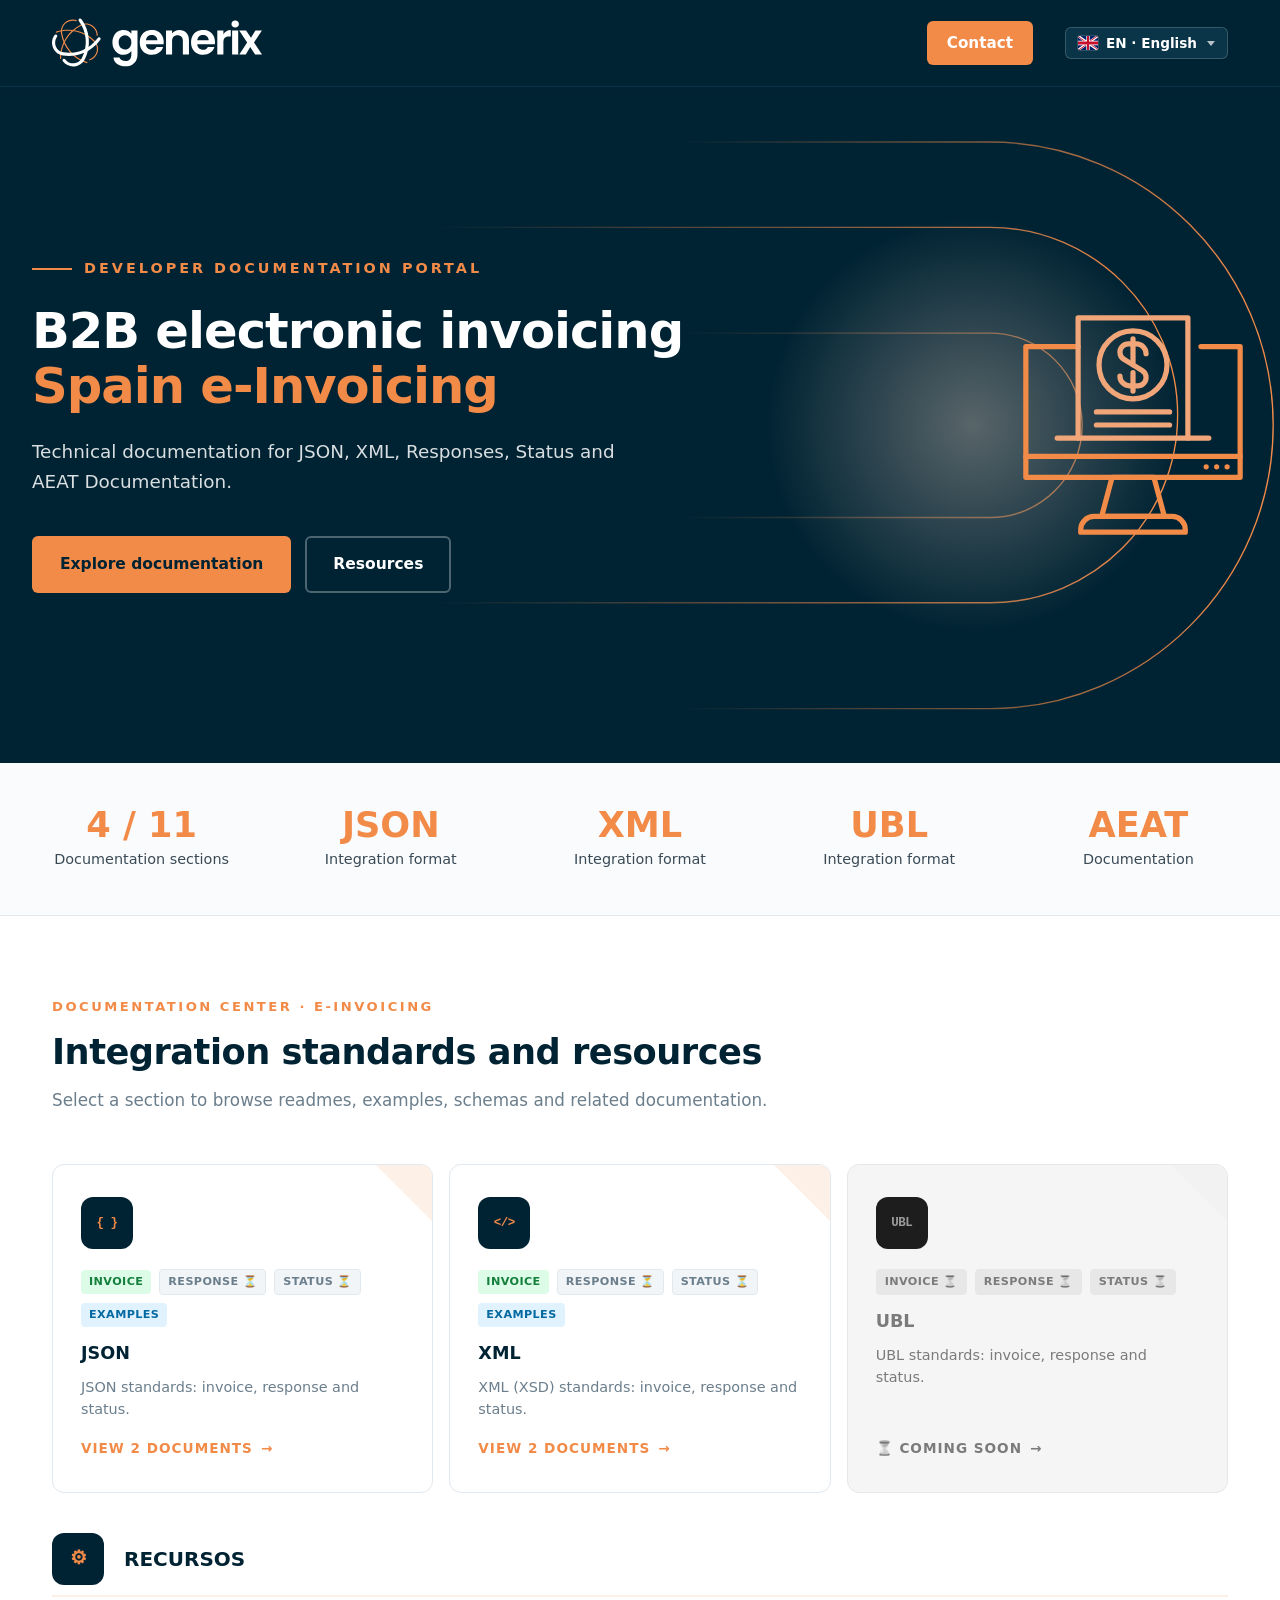
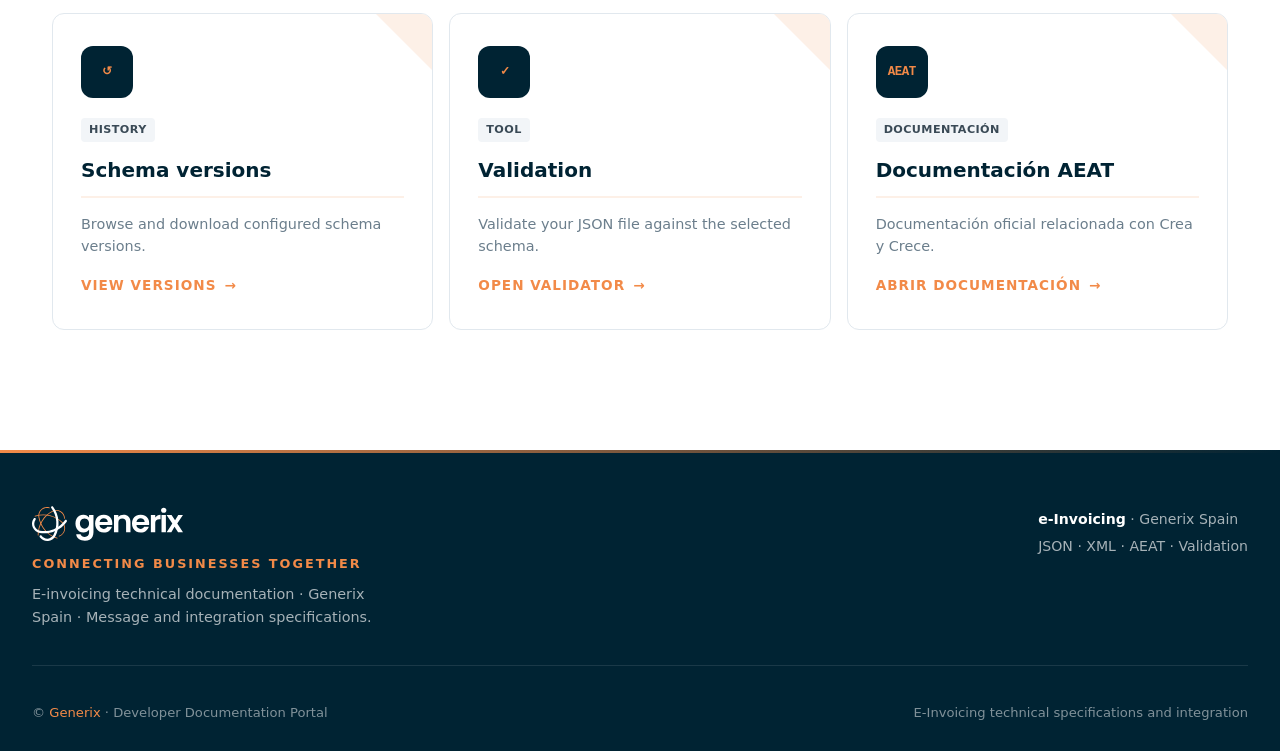
==== commit 5275b5db: "ejemplos xml" ====
--- a/index.html
+++ b/index.html
@@ -176,7 +176,30 @@
       </div>
     </div>
   </section>
-
+<!-- ═══ EXAMPLES VIEW ═══ (pegar junto a las demás vistas) -->
+<section id="view-examples" style="display:none">
+  <section class="dh">
+    <div class="dhi">
+      <div class="d-breadcrumb">
+        <a href="#" onclick="showIndex();return false;" data-i18n="crumb.docs">Documentaci&oacute;n</a>
+        <span>/</span><a id="exCrumbFmt" href="#"></a>
+        <span>/</span><span class="cur" id="exCrumbCur"></span>
+      </div>
+      <h1 id="exTitle"></h1>
+      <p class="ddesc" id="exDesc"></p>
+    </div>
+  </section>
+  <div class="vers-section">
+    <div class="ex-toolbar">
+      <div class="ex-search-row">
+        <input id="exSearch" type="search" autocomplete="off">
+        <span id="exCount"></span>
+      </div>
+      <div id="exChips" class="ex-chips"></div>
+    </div>
+    <div id="exList"></div>
+  </div>
+</section>
 <!-- ═══ VERSIONS VIEW ═══ -->
   <section id="view-versions" style="display:none">
     <section class="dh">
@@ -327,6 +350,7 @@
   <script src="src/renderers/response-renderer.js"></script>
   <script src="src/renderers/status-renderer.js"></script>
   <script src="src/renderers/versions-renderer.js"></script>
+  <script src="src/renderers/examples-renderer.js"></script>
 
 
   <script src="src/router/router.js"></script>
--- a/css/style.css
+++ b/css/style.css
@@ -953,3 +953,58 @@
 .md-body .md-link { color: var(--generix-orange); font-weight: 500; text-decoration: none; }
 .md-body .md-link:hover { text-decoration: underline; }
 .md-body .md-note { margin: 0 0 16px; }
+
+/* =========================================================
+  examples.css — Catálogo de ejemplos (pegar al final de style.css)
+  ========================================================= */
+.ex-toolbar { display:flex; flex-direction:column; gap:14px; margin-bottom:28px; }
+.ex-search-row { display:flex; align-items:center; gap:16px; flex-wrap:wrap; }
+#exSearch {
+  flex:1; min-width:260px; padding:11px 14px; font-size:.95rem;
+  border:1px solid var(--gray-300); border-radius:8px; font-family:inherit;
+}
+#exSearch:focus { outline:none; border-color:var(--generix-orange); box-shadow:0 0 0 3px var(--generix-orange-soft); }
+#exCount { color:var(--gray-500); font-size:.9rem; white-space:nowrap; }
+
+.ex-chips { display:flex; flex-wrap:wrap; gap:8px; }
+.ex-chip {
+  background:var(--gray-100); border:1px solid var(--gray-200); color:var(--generix-dark);
+  padding:6px 12px; border-radius:20px; font-size:.82rem; font-weight:500; cursor:pointer; font-family:inherit;
+}
+.ex-chip span { color:var(--gray-500); margin-left:4px; }
+.ex-chip:hover, .ex-chip.active { background:var(--generix-orange); border-color:var(--generix-orange); color:var(--white); }
+.ex-chip:hover span, .ex-chip.active span { color:var(--white); }
+
+.ex-group { margin-bottom:32px; }
+.ex-group h3 { font-size:1.1rem; color:var(--generix-dark); margin-bottom:12px; padding-left:12px; border-left:3px solid var(--generix-orange); }
+.ex-group h3 small { color:var(--gray-500); font-weight:500; margin-left:6px; }
+
+.ex-case { border:1px solid var(--gray-200); border-radius:8px; margin-bottom:8px; background:var(--white); }
+.ex-case[open] { border-color:var(--generix-orange); box-shadow:0 6px 18px rgba(0,35,51,.07); }
+.ex-case summary {
+  display:flex; align-items:center; gap:12px; padding:12px 16px; cursor:pointer; list-style:none;
+}
+.ex-case summary::-webkit-details-marker { display:none; }
+.ex-case summary::after { content:"▸"; margin-left:auto; color:var(--gray-500); transition:transform .2s; }
+.ex-case[open] summary::after { transform:rotate(90deg); color:var(--generix-orange); }
+.ex-id { font-family:var(--font-mono, ui-monospace, Consolas, monospace); font-size:.8rem; color:var(--gray-500); min-width:44px; }
+.ex-title { font-weight:600; color:var(--generix-dark); }
+.ex-issuer { font-size:.8rem; color:var(--gray-500); }
+
+.ex-body { padding:0 16px 16px 72px; color:var(--gray-700); font-size:.92rem; line-height:1.6; }
+.ex-body p { margin:0 0 8px; }
+.ex-body strong { color:var(--generix-dark); }
+.ex-actions { display:flex; gap:8px; flex-wrap:wrap; margin-top:12px; }
+.ex-pre {
+  margin-top:12px; background:var(--generix-dark); color:#e6edf3; padding:16px; border-radius:8px;
+  max-height:480px; overflow:auto; font-size:.8rem;
+  font-family:var(--font-mono, ui-monospace, Consolas, monospace);
+}
+.ex-empty { color:var(--gray-500); padding:24px 0; }
+
+@media (max-width:768px) {
+  .ex-body { padding-left:16px; }
+  .ex-issuer { display:none; }
+}
+.badge-Examples { background:#e0f2fe; color:#0369a1; }
+
